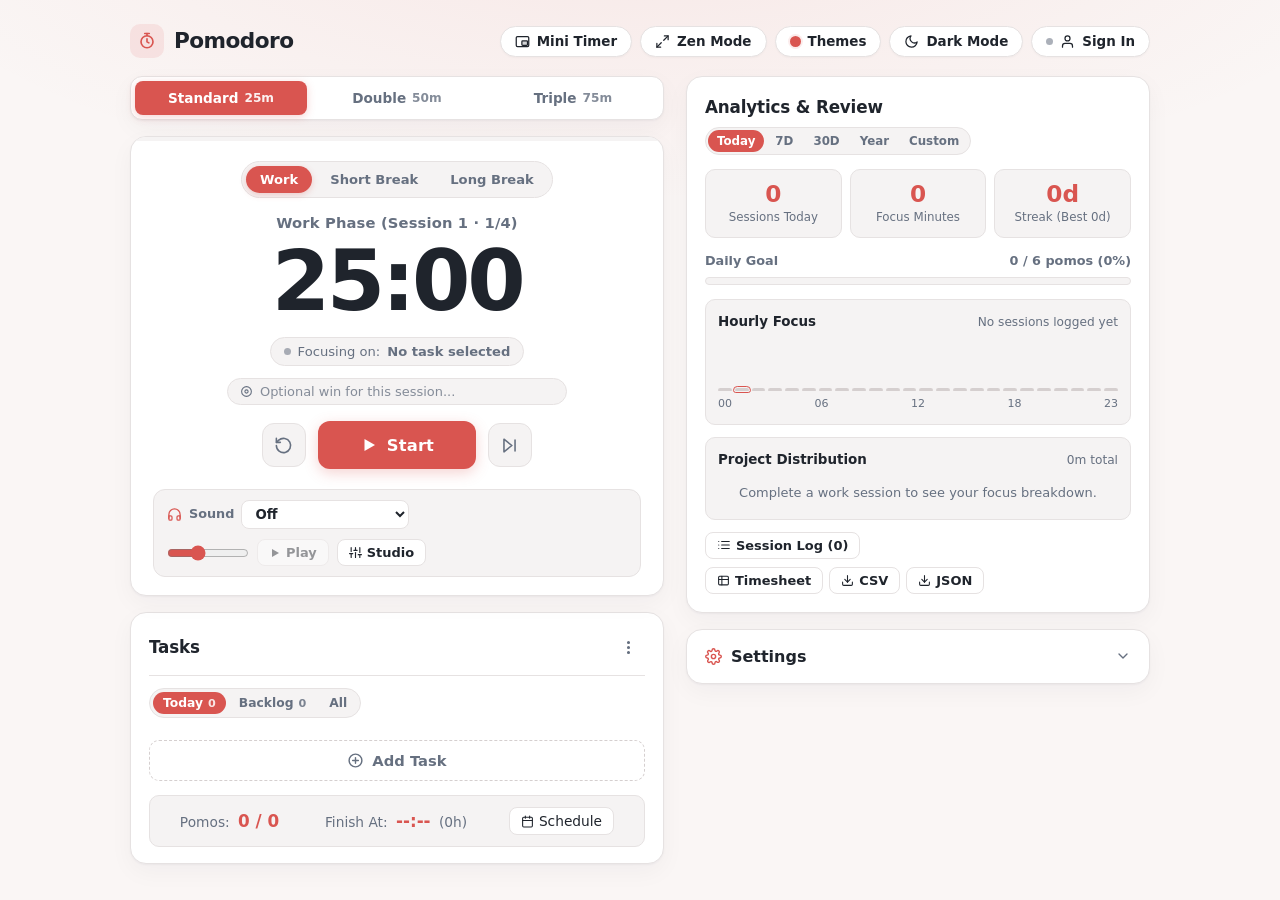
==== index.html @ f3effbc8 "Add Supabase Auth, Postgres schema, and Vercel Cloud Sync backend" ====
<!DOCTYPE html>
<html lang="en" data-theme="light" data-phase="work" data-palette="classic" data-timer-layout="clean" data-timer-font="sans" data-backdrop="glow" data-density="comfortable" data-motion="full">
<head>
  <meta charset="UTF-8">
  <meta name="viewport" content="width=device-width, initial-scale=1.0">
  <title>Pomodoro Clock</title>
  <link id="app-favicon" rel="icon" type="image/png" href="">
  <link rel="stylesheet" href="style.css">
</head>
<body>
  <div class="app-wrapper">
    <header class="app-header">
      <div class="brand">
        <span class="brand-mark" aria-hidden="true">
          <svg width="18" height="18" viewBox="0 0 24 24" fill="none" stroke="currentColor" stroke-width="2.2" stroke-linecap="round" stroke-linejoin="round">
            <circle cx="12" cy="13" r="8"></circle>
            <path d="M12 9v4l2.5 1.5"></path>
            <path d="M9 2h6"></path>
            <path d="M12 2v3"></path>
          </svg>
        </span>
        <h1>Pomodoro</h1>
      </div>
      <div class="header-controls">
        <button type="button" id="btn-pip-timer" class="header-pill-btn" title="Pop out Always-on-Top Mini Timer" aria-label="Pop out Mini Timer" aria-pressed="false">
          <span class="btn-icon" aria-hidden="true">
            <svg width="15" height="15" viewBox="0 0 24 24" fill="none" stroke="currentColor" stroke-width="2" stroke-linecap="round" stroke-linejoin="round">
              <rect x="2" y="4" width="20" height="16" rx="2"></rect>
              <rect x="11" y="11" width="9" height="7" rx="1.2" fill="currentColor" fill-opacity="0.2"></rect>
            </svg>
          </span>
          <span class="hide-on-mobile">Mini Timer</span>
        </button>
        <button type="button" id="btn-zen-mode" class="header-pill-btn" title="Enter Zen Focus Mode (Z)" aria-label="Enter Zen Focus Mode" aria-pressed="false">
          <span class="btn-icon" aria-hidden="true">
            <svg width="15" height="15" viewBox="0 0 24 24" fill="none" stroke="currentColor" stroke-width="2" stroke-linecap="round" stroke-linejoin="round">
              <polyline points="15 3 21 3 21 9"></polyline>
              <polyline points="9 21 3 21 3 15"></polyline>
              <line x1="21" y1="3" x2="14" y2="10"></line>
              <line x1="3" y1="21" x2="10" y2="14"></line>
            </svg>
          </span>
          <span class="hide-on-mobile">Zen Mode</span>
        </button>
        <button type="button" id="btn-appearance" class="header-pill-btn" title="Customize Themes &amp; Visuals" aria-label="Customize Themes &amp; Visuals">
          <span id="appearance-swatch-dot" class="appearance-swatch-dot" aria-hidden="true"></span>
          <span class="hide-on-mobile">Themes</span>
        </button>
        <button type="button" id="theme-toggle" class="header-pill-btn" title="Toggle Dark/Light Theme">
          <span id="theme-toggle-icon" class="btn-icon" aria-hidden="true">
            <svg width="15" height="15" viewBox="0 0 24 24" fill="none" stroke="currentColor" stroke-width="2" stroke-linecap="round" stroke-linejoin="round">
              <path d="M21 12.79A9 9 0 1 1 11.21 3 7 7 0 0 0 21 12.79z"></path>
            </svg>
          </span>
          <span id="theme-toggle-label" class="hide-on-mobile">Dark Mode</span>
        </button>
        <button type="button" id="btn-account" class="header-pill-btn account-pill-btn" title="Account, Cloud Sync &amp; Plan" aria-label="Account and Cloud Sync">
          <span id="account-status-dot" class="account-status-dot" aria-hidden="true"></span>
          <span class="btn-icon" aria-hidden="true">
            <svg width="15" height="15" viewBox="0 0 24 24" fill="none" stroke="currentColor" stroke-width="2" stroke-linecap="round" stroke-linejoin="round">
              <path d="M20 21v-2a4 4 0 0 0-4-4H8a4 4 0 0 0-4 4v2"></path>
              <circle cx="12" cy="7" r="4"></circle>
            </svg>
          </span>
          <span id="account-btn-label" class="hide-on-mobile">Sign In</span>
        </button>
      </div>
    </header>

    <main class="dashboard-grid">
      <div class="primary-column">
        <div class="intensity-modes" role="group" aria-label="Intensity Presets">
          <button type="button" class="mode-btn active" data-intensity="1" title="Standard: 25m Work / 5m Break">
            <span class="mode-name">Standard</span>
            <span class="mode-time">25m</span>
          </button>
          <button type="button" class="mode-btn" data-intensity="2" title="Double: 50m Work / 10m Break">
            <span class="mode-name">Double</span>
            <span class="mode-time">50m</span>
          </button>
          <button type="button" class="mode-btn" data-intensity="3" title="Triple: 75m Work / 15m Break">
            <span class="mode-name">Triple</span>
            <span class="mode-time">75m</span>
          </button>
        </div>

        <section class="timer-card">
          <div class="timer-progress-track">
            <div id="timer-progress-bar" class="timer-progress-bar"></div>
          </div>

          <div class="phase-tabs" role="tablist" aria-label="Timer Phase">
            <button type="button" class="phase-tab active" role="tab" aria-selected="true" data-phase="work">Work</button>
            <button type="button" class="phase-tab" role="tab" aria-selected="false" data-phase="shortBreak">Short Break</button>
            <button type="button" class="phase-tab" role="tab" aria-selected="false" data-phase="longBreak">Long Break</button>
          </div>

          <h2 id="timer-phase">Work Phase (Session 1 · 1/4)</h2>
          <div id="timer-clock-wrap" class="timer-clock-wrap">
            <svg id="timer-ring-svg" class="timer-ring-svg" viewBox="0 0 240 240" aria-hidden="true">
              <circle class="timer-ring-track" cx="120" cy="120" r="106"></circle>
              <circle id="timer-ring-progress" class="timer-ring-progress" cx="120" cy="120" r="106"></circle>
            </svg>
            <div class="time-display" id="time-display">25:00</div>
          </div>

          <button type="button" id="active-task-badge" class="active-task-pill is-empty" title="Active focus task">
            <span class="active-task-dot" aria-hidden="true"></span>
            <span class="active-task-prefix">Focusing on:</span>
            <span id="active-task-name" class="active-task-name">No task selected</span>
          </button>

          <div id="session-intent-wrap" class="session-intent-wrap">
            <span class="session-intent-icon" aria-hidden="true">
              <svg width="13" height="13" viewBox="0 0 24 24" fill="none" stroke="currentColor" stroke-width="2" stroke-linecap="round" stroke-linejoin="round">
                <circle cx="12" cy="12" r="9"></circle>
                <circle cx="12" cy="12" r="3"></circle>
              </svg>
            </span>
            <input type="text" id="session-intent-input" class="session-intent-input" maxlength="90" placeholder="Optional win for this session..." aria-label="Session intent" autocomplete="off">
            <button type="button" id="btn-clear-intent" class="session-intent-clear hidden" title="Clear session intent" aria-label="Clear session intent">
              <svg width="12" height="12" viewBox="0 0 24 24" fill="none" stroke="currentColor" stroke-width="2.2" stroke-linecap="round" stroke-linejoin="round" aria-hidden="true">
                <line x1="18" y1="6" x2="6" y2="18"></line>
                <line x1="6" y1="6" x2="18" y2="18"></line>
              </svg>
            </button>
          </div>

          <div class="timer-controls">
            <button type="button" id="btn-reset" class="icon-control-btn" title="Reset current phase" aria-label="Reset current phase">
              <svg width="19" height="19" viewBox="0 0 24 24" fill="none" stroke="currentColor" stroke-width="2" stroke-linecap="round" stroke-linejoin="round" aria-hidden="true">
                <path d="M3 12a9 9 0 1 0 3-6.7L3 8"></path>
                <path d="M3 3v5h5"></path>
              </svg>
            </button>
            <button type="button" id="btn-toggle-timer" class="primary-timer-btn" title="Start Timer (Space)" aria-pressed="false">
              <span id="timer-toggle-icon" class="btn-icon" aria-hidden="true">
                <svg width="18" height="18" viewBox="0 0 24 24" fill="currentColor" stroke="none">
                  <polygon points="6 4 20 12 6 20 6 4"></polygon>
                </svg>
              </span>
              <span id="timer-toggle-label">Start</span>
            </button>
            <button type="button" id="btn-skip" class="icon-control-btn" title="Skip to next phase" aria-label="Skip to next phase">
              <svg width="19" height="19" viewBox="0 0 24 24" fill="none" stroke="currentColor" stroke-width="2" stroke-linecap="round" stroke-linejoin="round" aria-hidden="true">
                <polygon points="5 4 15 12 5 20 5 4"></polygon>
                <line x1="19" y1="5" x2="19" y2="19"></line>
              </svg>
            </button>
          </div>

          <div id="pip-status-msg" class="inline-info-pill hidden" role="status" aria-live="polite"></div>
          <div id="focus-checkin-banner" class="focus-checkin-card hidden" aria-live="polite"></div>
          <div id="break-recovery-card" class="break-recovery-card hidden" aria-live="polite"></div>

          <div class="ambient-bar" aria-label="Sound Studio Controls">
            <div class="ambient-select-group">
              <span class="ambient-icon" aria-hidden="true">
                <svg width="15" height="15" viewBox="0 0 24 24" fill="none" stroke="currentColor" stroke-width="2" stroke-linecap="round" stroke-linejoin="round">
                  <path d="M3 18v-6a9 9 0 0 1 18 0v6"></path>
                  <path d="M21 19a2 2 0 0 1-2 2h-1a2 2 0 0 1-2-2v-3a2 2 0 0 1 2-2h3z"></path>
                  <path d="M3 19a2 2 0 0 0 2 2h1a2 2 0 0 0 2-2v-3a2 2 0 0 0-2-2H3z"></path>
                </svg>
              </span>
              <label for="ambient-select" class="ambient-label">Sound</label>
              <select id="ambient-select" class="ambient-select" title="Choose soundscape or preset">
                <option value="off">Off</option>
              </select>
            </div>
            <div class="ambient-controls-group">
              <input type="range" id="ambient-volume" min="0" max="1" step="0.05" value="0.35" title="Master ambient volume" aria-label="Master ambient volume">
              <button type="button" id="btn-ambient-toggle" class="small-btn ambient-play-btn" disabled>
                <span id="ambient-toggle-icon" class="btn-icon" aria-hidden="true">
                  <svg width="12" height="12" viewBox="0 0 24 24" fill="currentColor" stroke="none">
                    <polygon points="6 4 20 12 6 20 6 4"></polygon>
                  </svg>
                </span>
                <span id="ambient-toggle-label">Play</span>
              </button>
              <button type="button" id="btn-sound-studio" class="small-btn icon-label-btn studio-toggle-btn" title="Open Sound Studio multi-layer mixer" aria-expanded="false" aria-controls="sound-studio-panel">
                <svg width="13" height="13" viewBox="0 0 24 24" fill="none" stroke="currentColor" stroke-width="2.1" stroke-linecap="round" stroke-linejoin="round" aria-hidden="true">
                  <line x1="4" y1="21" x2="4" y2="14"></line>
                  <line x1="4" y1="10" x2="4" y2="3"></line>
                  <line x1="12" y1="21" x2="12" y2="12"></line>
                  <line x1="12" y1="8" x2="12" y2="3"></line>
                  <line x1="20" y1="21" x2="20" y2="16"></line>
                  <line x1="20" y1="12" x2="20" y2="3"></line>
                  <line x1="1" y1="14" x2="7" y2="14"></line>
                  <line x1="9" y1="8" x2="15" y2="8"></line>
                  <line x1="17" y1="16" x2="23" y2="16"></line>
                </svg>
                <span>Studio</span>
                <span id="studio-layer-badge" class="studio-layer-badge hidden">0</span>
              </button>
            </div>
          </div>

          <div id="sound-studio-panel" class="sound-studio-panel hidden" aria-label="Sound Studio Mixer">
            <div class="studio-header">
              <span class="studio-title">Sound Studio Mixer</span>
              <div class="studio-header-actions">
                <button type="button" id="btn-studio-save-preset" class="small-btn" title="Save current mix as a preset">+ Save Mix</button>
                <button type="button" id="btn-studio-clear" class="small-btn" title="Turn off all layers">Clear</button>
              </div>
            </div>

            <div id="studio-save-row" class="studio-save-row hidden">
              <input type="text" id="studio-preset-name" class="studio-preset-input" maxlength="28" placeholder="Preset name (e.g. Late Night)" autocomplete="off">
              <button type="button" id="btn-studio-confirm-save" class="solid-btn studio-save-confirm">Save</button>
              <button type="button" id="btn-studio-cancel-save" class="text-btn studio-save-cancel">Cancel</button>
            </div>

            <div id="studio-presets-row" class="studio-presets-row" aria-label="Audio Presets"></div>
            <div id="studio-mixer-grid" class="studio-mixer-grid"></div>
          </div>
        </section>

        <section class="task-section">
          <div class="task-header-main">
            <div class="task-header-left">
              <h3>Tasks</h3>
              <select id="project-filter" class="project-filter hidden" aria-label="Filter tasks by project" title="Filter by project">
                <option value="">All Projects</option>
              </select>
            </div>
            <div class="dropdown-wrapper">
              <button type="button" id="btn-task-options" class="task-opt-btn" title="Task Options" aria-label="Task Options">
                <svg width="17" height="17" viewBox="0 0 24 24" fill="none" stroke="currentColor" stroke-width="2" stroke-linecap="round" stroke-linejoin="round" aria-hidden="true">
                  <circle cx="12" cy="5" r="1.2" fill="currentColor"></circle>
                  <circle cx="12" cy="12" r="1.2" fill="currentColor"></circle>
                  <circle cx="12" cy="19" r="1.2" fill="currentColor"></circle>
                </svg>
              </button>
              <ul id="task-dropdown-menu" class="task-dropdown-menu hidden">
                <li id="menu-clear-finished">
                  <svg width="15" height="15" viewBox="0 0 24 24" fill="none" stroke="currentColor" stroke-width="2" stroke-linecap="round" stroke-linejoin="round" aria-hidden="true">
                    <polyline points="9 11 12 14 22 4"></polyline>
                    <path d="M21 12v7a2 2 0 0 1-2 2H5a2 2 0 0 1-2-2V5a2 2 0 0 1 2-2h11"></path>
                  </svg>
                  <span>Clear Finished Tasks</span>
                </li>
                <li id="menu-clear-act">
                  <svg width="15" height="15" viewBox="0 0 24 24" fill="none" stroke="currentColor" stroke-width="2" stroke-linecap="round" stroke-linejoin="round" aria-hidden="true">
                    <path d="M3 12a9 9 0 1 0 3-6.7L3 8"></path>
                    <path d="M3 3v5h5"></path>
                  </svg>
                  <span>Reset Task Count</span>
                </li>
                <li id="menu-uncheck-all">
                  <svg width="15" height="15" viewBox="0 0 24 24" fill="none" stroke="currentColor" stroke-width="2" stroke-linecap="round" stroke-linejoin="round" aria-hidden="true">
                    <circle cx="12" cy="12" r="9"></circle>
                    <path d="M9 12l2 2 4-4"></path>
                  </svg>
                  <span>Uncheck All Tasks</span>
                </li>
                <li id="menu-delete-all" class="menu-item-danger">
                  <svg width="15" height="15" viewBox="0 0 24 24" fill="none" stroke="currentColor" stroke-width="2" stroke-linecap="round" stroke-linejoin="round" aria-hidden="true">
                    <polyline points="3 6 5 6 21 6"></polyline>
                    <path d="M19 6l-1 14a2 2 0 0 1-2 2H8a2 2 0 0 1-2-2L5 6"></path>
                    <path d="M10 11v6"></path>
                    <path d="M14 11v6"></path>
                    <path d="M9 6V4a1 1 0 0 1 1-1h4a1 1 0 0 1 1 1v2"></path>
                  </svg>
                  <span>Delete All Tasks</span>
                </li>
                <li id="menu-reset-all" class="menu-item-danger">
                  <svg width="15" height="15" viewBox="0 0 24 24" fill="none" stroke="currentColor" stroke-width="2" stroke-linecap="round" stroke-linejoin="round" aria-hidden="true">
                    <path d="M10.29 3.86L1.82 18a2 2 0 0 0 1.71 3h16.94a2 2 0 0 0 1.71-3L13.71 3.86a2 2 0 0 0-3.42 0z"></path>
                    <line x1="12" y1="9" x2="12" y2="13"></line>
                    <line x1="12" y1="17" x2="12.01" y2="17"></line>
                  </svg>
                  <span>Reset All (Total)</span>
                </li>
              </ul>
            </div>
          </div>

          <div class="task-bucket-tabs" role="tablist" aria-label="Task Plan View">
            <button type="button" class="task-bucket-tab active" role="tab" aria-selected="true" data-bucket="today">Today <span id="bucket-count-today" class="bucket-count">0</span></button>
            <button type="button" class="task-bucket-tab" role="tab" aria-selected="false" data-bucket="backlog">Backlog <span id="bucket-count-backlog" class="bucket-count">0</span></button>
            <button type="button" class="task-bucket-tab" role="tab" aria-selected="false" data-bucket="all">All</button>
          </div>

          <ul id="task-list" class="task-list"></ul>

          <button type="button" id="btn-show-add-task" class="dashed-btn">
            <svg width="17" height="17" viewBox="0 0 24 24" fill="none" stroke="currentColor" stroke-width="2" stroke-linecap="round" stroke-linejoin="round" aria-hidden="true">
              <circle cx="12" cy="12" r="9"></circle>
              <line x1="12" y1="8" x2="12" y2="16"></line>
              <line x1="8" y1="12" x2="16" y2="12"></line>
            </svg>
            <span>Add Task</span>
          </button>

          <div id="add-task-container" class="add-task-container hidden">
            <input type="text" id="task-title" class="task-title-input" placeholder="What are you working on?" autocomplete="off" required>

            <div class="task-form-details">
              <div class="task-planning-row">
                <div class="est-pomo-wrapper">
                  <label for="task-est">Est Pomodoros</label>
                  <input type="number" id="task-est" class="task-est-input" min="1" step="1" placeholder="1" title="Optional">
                </div>
                <div class="est-pomo-wrapper">
                  <label for="task-bucket">Plan</label>
                  <select id="task-bucket" class="settings-select task-plan-select" title="Assign to Today or Backlog">
                    <option value="today">Today</option>
                    <option value="backlog">Backlog</option>
                  </select>
                </div>
                <div class="est-pomo-wrapper">
                  <label for="task-recurrence">Repeat</label>
                  <select id="task-recurrence" class="settings-select task-plan-select" title="Auto-repeat completed task on schedule">
                    <option value="none">One-time</option>
                    <option value="daily">Daily</option>
                    <option value="weekdays">Weekdays</option>
                    <option value="weekly">Weekly</option>
                  </select>
                </div>
              </div>

              <div class="extra-fields-toggles">
                <button type="button" id="btn-add-subtasks" class="link-btn">+ Subtasks</button>
                <button type="button" id="btn-add-note" class="link-btn">+ Add Note</button>
                <button type="button" id="btn-add-project" class="link-btn">+ Add Project</button>
              </div>

              <textarea id="task-subtasks" class="task-extra-input hidden" placeholder="Subtasks (one step per line)..."></textarea>
              <textarea id="task-note" class="task-extra-input hidden" placeholder="Some notes..."></textarea>
              <input type="text" id="task-project" class="task-extra-input hidden" placeholder="Project name (e.g. Work)">
            </div>

            <div class="task-form-actions">
              <div></div>
              <div class="action-right-group">
                <button type="button" id="btn-cancel-task" class="text-btn">Cancel</button>
                <button type="button" id="btn-save-task" class="solid-btn">Save</button>
              </div>
            </div>
          </div>

          <div class="task-summary-footer">
            <span id="summary-pomos">Pomos: <strong>0 / 0</strong></span>
            <span id="summary-finish">Finish At: <strong>--:--</strong> (0h)</span>
            <button type="button" id="btn-toggle-timeline" class="small-btn icon-label-btn" aria-expanded="false" title="Show today's visual time-blocking timeline">
              <svg width="13" height="13" viewBox="0 0 24 24" fill="none" stroke="currentColor" stroke-width="2" stroke-linecap="round" stroke-linejoin="round" aria-hidden="true">
                <rect x="3" y="4" width="18" height="18" rx="2"></rect>
                <line x1="16" y1="2" x2="16" y2="6"></line>
                <line x1="8" y1="2" x2="8" y2="6"></line>
                <line x1="3" y1="10" x2="21" y2="10"></line>
              </svg>
              <span>Schedule</span>
            </button>
          </div>

          <div id="day-timeline-panel" class="day-timeline-panel hidden" aria-label="Time-Blocking Day Schedule">
            <div class="timeline-blocker-row">
              <label class="toggle-label timeline-blocker-toggle" title="Reserve a lunch or calendar break around which Pomodoros are scheduled">
                <input type="checkbox" id="toggle-break-block">
                <span>Block Break</span>
              </label>
              <div class="timeline-blocker-inputs">
                <input type="time" id="break-block-start" value="12:00" aria-label="Blocked break start time" title="Start time">
                <input type="number" id="break-block-mins" min="5" max="240" step="5" value="45" aria-label="Blocked break duration in minutes" title="Duration (mins)">
                <span class="timeline-mins-unit">m</span>
              </div>
            </div>
            <ul id="day-timeline-list" class="day-timeline-list"></ul>
          </div>
        </section>
      </div>

      <div class="secondary-column">
        <section class="stats-card">
          <div class="analytics-header">
            <h3>Analytics &amp; Review</h3>
            <div class="analytics-range-tabs" role="tablist" aria-label="Analytics Range">
              <button type="button" class="range-tab active" role="tab" aria-selected="true" data-range="today">Today</button>
              <button type="button" class="range-tab" role="tab" aria-selected="false" data-range="week">7D</button>
              <button type="button" class="range-tab" role="tab" aria-selected="false" data-range="month">30D</button>
              <button type="button" class="range-tab" role="tab" aria-selected="false" data-range="year">Year</button>
              <button type="button" class="range-tab" role="tab" aria-selected="false" data-range="custom">Custom</button>
            </div>
          </div>

          <div id="custom-range-bar" class="custom-range-bar hidden" aria-label="Custom Date Range">
            <label class="custom-date-field">
              <span>From</span>
              <input type="date" id="analytics-date-from">
            </label>
            <label class="custom-date-field">
              <span>To</span>
              <input type="date" id="analytics-date-to">
            </label>
          </div>

          <div class="stats-grid">
            <div class="stat-box">
              <span class="stat-value" id="stat-sessions">0</span>
              <span class="stat-label" id="stat-sessions-label">Sessions Today</span>
            </div>
            <div class="stat-box">
              <span class="stat-value" id="stat-minutes">0</span>
              <span class="stat-label" id="stat-minutes-label">Focus Minutes</span>
            </div>
            <div class="stat-box">
              <span class="stat-value" id="stat-streak">0d</span>
              <span class="stat-label" id="stat-streak-label">Streak (Best 0d)</span>
            </div>
          </div>

          <div class="goal-progress-block">
            <div class="goal-progress-header">
              <span id="goal-label-text">Daily Goal</span>
              <span id="goal-status-text">0 / 6 pomos (0%)</span>
            </div>
            <div class="goal-progress-track">
              <div id="goal-progress-bar" class="goal-progress-bar"></div>
            </div>
          </div>

          <div id="focus-quality-bar" class="focus-quality-bar hidden" aria-live="polite"></div>
          <div id="pro-insights-bar" class="pro-insights-bar hidden" aria-live="polite"></div>

          <div class="analytics-subcard">
            <div class="analytics-subcard-header">
              <span class="subcard-title" id="chart-title">Hourly Focus</span>
              <span class="subcard-meta" id="chart-meta">No sessions yet</span>
            </div>
            <div id="analytics-chart" class="analytics-chart" aria-live="polite"></div>
          </div>

          <div class="analytics-subcard">
            <div class="analytics-subcard-header">
              <span class="subcard-title">Project Distribution</span>
              <span class="subcard-meta" id="project-breakdown-meta">0m total</span>
            </div>
            <div id="project-stacked-bar" class="project-stacked-bar hidden"></div>
            <ul id="project-breakdown-list" class="project-breakdown-list"></ul>
          </div>

          <div class="analytics-footer">
            <div class="analytics-footer-bar">
              <button type="button" id="btn-toggle-session-log" class="small-btn icon-label-btn" aria-expanded="false">
                <svg width="14" height="14" viewBox="0 0 24 24" fill="none" stroke="currentColor" stroke-width="2" stroke-linecap="round" stroke-linejoin="round" aria-hidden="true">
                  <line x1="8" y1="6" x2="21" y2="6"></line>
                  <line x1="8" y1="12" x2="21" y2="12"></line>
                  <line x1="8" y1="18" x2="21" y2="18"></line>
                  <line x1="3" y1="6" x2="3.01" y2="6"></line>
                  <line x1="3" y1="12" x2="3.01" y2="12"></line>
                  <line x1="3" y1="18" x2="3.01" y2="18"></line>
                </svg>
                <span id="session-log-label">Session Log (0)</span>
              </button>
              <div class="export-actions">
                <button type="button" id="btn-export-timesheet" class="small-btn icon-label-btn" title="Export project summary timesheet CSV for selected range">
                  <svg width="13" height="13" viewBox="0 0 24 24" fill="none" stroke="currentColor" stroke-width="2" stroke-linecap="round" stroke-linejoin="round" aria-hidden="true">
                    <rect x="3" y="4" width="18" height="16" rx="2"></rect>
                    <line x1="3" y1="10" x2="21" y2="10"></line>
                    <line x1="9" y1="4" x2="9" y2="20"></line>
                  </svg>
                  <span>Timesheet</span>
                </button>
                <button type="button" id="btn-export-csv" class="small-btn icon-label-btn" title="Export completed session logs as CSV">
                  <svg width="13" height="13" viewBox="0 0 24 24" fill="none" stroke="currentColor" stroke-width="2" stroke-linecap="round" stroke-linejoin="round" aria-hidden="true">
                    <path d="M21 15v4a2 2 0 0 1-2 2H5a2 2 0 0 1-2-2v-4"></path>
                    <polyline points="7 10 12 15 17 10"></polyline>
                    <line x1="12" y1="15" x2="12" y2="3"></line>
                  </svg>
                  <span>CSV</span>
                </button>
                <button type="button" id="btn-export-json" class="small-btn icon-label-btn" title="Export sessions and daily summary as JSON">
                  <svg width="13" height="13" viewBox="0 0 24 24" fill="none" stroke="currentColor" stroke-width="2" stroke-linecap="round" stroke-linejoin="round" aria-hidden="true">
                    <path d="M21 15v4a2 2 0 0 1-2 2H5a2 2 0 0 1-2-2v-4"></path>
                    <polyline points="7 10 12 15 17 10"></polyline>
                    <line x1="12" y1="15" x2="12" y2="3"></line>
                  </svg>
                  <span>JSON</span>
                </button>
              </div>
            </div>
            <div id="analytics-export-status" class="export-status hidden" aria-live="polite"></div>
            <ul id="session-log-list" class="session-log-list hidden"></ul>
          </div>
        </section>

        <details id="settings-accordion" class="settings-accordion" title="Click to open settings">
          <summary class="settings-summary">
            <span class="settings-summary-left">
              <svg width="17" height="17" viewBox="0 0 24 24" fill="none" stroke="currentColor" stroke-width="2" stroke-linecap="round" stroke-linejoin="round" aria-hidden="true">
                <circle cx="12" cy="12" r="3"></circle>
                <path d="M19.4 15a1.65 1.65 0 0 0 .33 1.82l.06.06a2 2 0 1 1-2.83 2.83l-.06-.06a1.65 1.65 0 0 0-1.82-.33 1.65 1.65 0 0 0-1 1.51V21a2 2 0 0 1-4 0v-.09A1.65 1.65 0 0 0 9 19.4a1.65 1.65 0 0 0-1.82.33l-.06.06a2 2 0 1 1-2.83-2.83l.06-.06a1.65 1.65 0 0 0 .33-1.82 1.65 1.65 0 0 0-1.51-1H3a2 2 0 0 1 0-4h.09A1.65 1.65 0 0 0 4.6 9a1.65 1.65 0 0 0-.33-1.82l-.06-.06a2 2 0 1 1 2.83-2.83l.06.06a1.65 1.65 0 0 0 1.82.33H9a1.65 1.65 0 0 0 1-1.51V3a2 2 0 0 1 4 0v.09a1.65 1.65 0 0 0 1 1.51 1.65 1.65 0 0 0 1.82-.33l.06-.06a2 2 0 1 1 2.83 2.83l-.06.06a1.65 1.65 0 0 0-.33 1.82V9a1.65 1.65 0 0 0 1.51 1H21a2 2 0 0 1 0 4h-.09a1.65 1.65 0 0 0-1.51 1z"></path>
              </svg>
              <span>Settings</span>
            </span>
            <svg class="settings-chevron" width="16" height="16" viewBox="0 0 24 24" fill="none" stroke="currentColor" stroke-width="2" stroke-linecap="round" stroke-linejoin="round" aria-hidden="true">
              <polyline points="6 9 12 15 18 9"></polyline>
            </svg>
          </summary>

          <div class="settings-content">
            <div id="appearance-settings-group" class="settings-group appearance-settings-group">
              <div class="settings-group-label">Appearance &amp; Visuals</div>
              <div class="settings-row settings-row-col">
                <span class="settings-sublabel">Color Theme</span>
                <div id="palette-picker" class="palette-picker" role="group" aria-label="Color Theme">
                  <button type="button" class="palette-btn active" data-palette="classic" aria-pressed="true" title="Pomodoro Classic">
                    <span class="palette-dot palette-dot-classic" aria-hidden="true"></span>
                    <span>Pomodoro</span>
                  </button>
                  <button type="button" class="palette-btn" data-palette="nordic" aria-pressed="false" title="Nordic Indigo">
                    <span class="palette-dot palette-dot-nordic" aria-hidden="true"></span>
                    <span>Nordic</span>
                  </button>
                  <button type="button" class="palette-btn" data-palette="matcha" aria-pressed="false" title="Matcha Botanical">
                    <span class="palette-dot palette-dot-matcha" aria-hidden="true"></span>
                    <span>Matcha</span>
                  </button>
                  <button type="button" class="palette-btn" data-palette="sunset" aria-pressed="false" title="Amber Dusk">
                    <span class="palette-dot palette-dot-sunset" aria-hidden="true"></span>
                    <span>Sunset</span>
                  </button>
                  <button type="button" class="palette-btn" data-palette="mono" aria-pressed="false" title="Minimal Ink">
                    <span class="palette-dot palette-dot-mono" aria-hidden="true"></span>
                    <span>Minimal</span>
                  </button>
                </div>
              </div>
              <div class="settings-row settings-row-wrap">
                <span class="settings-sublabel">Clock Display</span>
                <div id="timer-layout-picker" class="segmented-choice" role="group" aria-label="Clock Display">
                  <button type="button" class="choice-btn active" data-timer-layout="clean" aria-pressed="true">Clean</button>
                  <button type="button" class="choice-btn" data-timer-layout="ring" aria-pressed="false">Ring</button>
                </div>
              </div>
              <div class="settings-row settings-row-wrap">
                <span class="settings-sublabel">Clock Font</span>
                <div id="timer-font-picker" class="segmented-choice" role="group" aria-label="Clock Font">
                  <button type="button" class="choice-btn active" data-timer-font="sans" aria-pressed="true">Sans</button>
                  <button type="button" class="choice-btn" data-timer-font="mono" aria-pressed="false">Mono</button>
                  <button type="button" class="choice-btn" data-timer-font="serif" aria-pressed="false">Serif</button>
                </div>
              </div>
              <div class="settings-row settings-row-wrap">
                <span class="settings-sublabel">Backdrop</span>
                <div id="backdrop-style-picker" class="segmented-choice" role="group" aria-label="Backdrop Style">
                  <button type="button" class="choice-btn active" data-backdrop="glow" aria-pressed="true">Soft Glow</button>
                  <button type="button" class="choice-btn" data-backdrop="aurora" aria-pressed="false">Aurora</button>
                  <button type="button" class="choice-btn" data-backdrop="minimal" aria-pressed="false">Flat</button>
                </div>
              </div>
              <div class="settings-row">
                <label class="toggle-label" title="Tighten card padding and gaps for compact viewports">
                  <input type="checkbox" id="toggle-compact-ui">
                  <span>Compact Layout</span>
                </label>
              </div>
              <div class="settings-row">
                <label class="toggle-label" title="Disable decorative transitions, glow pulses, and breathing scale motion">
                  <input type="checkbox" id="toggle-reduced-motion">
                  <span>Reduce Motion</span>
                </label>
              </div>
            </div>

            <div class="settings-group">
              <div class="settings-group-label">Timer Durations</div>
              <div class="settings-row">
                <div class="duration-grid">
                  <div class="duration-field">
                    <label for="setting-work-mins">Work (m)</label>
                    <input type="number" id="setting-work-mins" min="1" max="180" step="1" value="25">
                  </div>
                  <div class="duration-field">
                    <label for="setting-short-mins">Short (m)</label>
                    <input type="number" id="setting-short-mins" min="1" max="60" step="1" value="5">
                  </div>
                  <div class="duration-field">
                    <label for="setting-long-mins">Long (m)</label>
                    <input type="number" id="setting-long-mins" min="1" max="90" step="1" value="15">
                  </div>
                  <div class="duration-field">
                    <label for="setting-long-interval">Long After</label>
                    <input type="number" id="setting-long-interval" min="1" max="12" step="1" value="4" title="Work sessions before long break">
                  </div>
                </div>
              </div>
            </div>

            <div class="settings-group">
              <div class="settings-group-label">Audio &amp; Alerts</div>
              <div class="settings-row">
                <label for="setting-alarm-sound">Alert Chime</label>
                <select id="setting-alarm-sound" class="settings-select" title="Choose timer completion alert sound">
                  <option value="bell">Warm Bell</option>
                  <option value="digital">Digital Beep</option>
                  <option value="gong">Soft Gong</option>
                  <option value="marimba">Wooden Marimba</option>
                </select>
              </div>
              <div class="settings-row">
                <label for="volume-slider">Alarm Volume</label>
                <div class="volume-control">
                  <input type="range" id="volume-slider" min="0" max="1" step="0.1" value="0.5" title="Adjust volume">
                  <button type="button" id="btn-test-sound" class="small-btn" title="Test alarm sound">Test</button>
                </div>
              </div>
              <div class="settings-row settings-row-wrap">
                <label class="toggle-label" title="Play a soft ticking sound during running work sessions">
                  <input type="checkbox" id="toggle-ticking">
                  <span>Ticking Sound (Work)</span>
                </label>
                <div class="volume-control">
                  <input type="range" id="ticking-volume-slider" min="0" max="1" step="0.05" value="0.3" title="Ticking volume" aria-label="Ticking volume">
                  <button type="button" id="btn-test-tick" class="small-btn" title="Test ticking sound">Test</button>
                </div>
              </div>
              <div class="settings-row">
                <label class="toggle-label" title="Automatically play selected soundscape only while Work timer is running">
                  <input type="checkbox" id="toggle-ambient-work-only">
                  <span>Ambient During Work Only</span>
                </label>
              </div>
              <div class="settings-row">
                <label class="toggle-label" title="Gently fade ambient sound in and out on start or pause">
                  <input type="checkbox" id="toggle-ambient-fade">
                  <span>Smooth Fade In / Out</span>
                </label>
              </div>
              <div class="settings-row">
                <label class="toggle-label" title="Lower ambient sound temporarily when the alert chime plays">
                  <input type="checkbox" id="toggle-ambient-duck">
                  <span>Duck Audio on Alert Chime</span>
                </label>
              </div>
            </div>

            <div class="settings-group">
              <div class="settings-group-label">Workflow &amp; Goals</div>
              <div class="settings-row">
                <label for="setting-daily-goal">Daily Focus Goal (pomos)</label>
                <input type="number" id="setting-daily-goal" class="small-number-input" min="1" max="30" step="1" value="6" title="Target work sessions per day for streak and progress">
              </div>
              <div class="settings-row settings-row-col">
                <span class="settings-sublabel">Rest Days (Won't break your streak)</span>
                <div id="rest-days-selector" class="rest-days-selector" role="group" aria-label="Rest Days">
                  <button type="button" class="rest-day-btn" data-day="0" aria-pressed="false">Sun</button>
                  <button type="button" class="rest-day-btn" data-day="1" aria-pressed="false">Mon</button>
                  <button type="button" class="rest-day-btn" data-day="2" aria-pressed="false">Tue</button>
                  <button type="button" class="rest-day-btn" data-day="3" aria-pressed="false">Wed</button>
                  <button type="button" class="rest-day-btn" data-day="4" aria-pressed="false">Thu</button>
                  <button type="button" class="rest-day-btn" data-day="5" aria-pressed="false">Fri</button>
                  <button type="button" class="rest-day-btn" data-day="6" aria-pressed="false">Sat</button>
                </div>
              </div>
              <div class="settings-row">
                <label class="toggle-label" title="Bridge up to 1 missed workday every 7 days automatically">
                  <input type="checkbox" id="toggle-streak-freeze">
                  <span>Auto Streak Freeze (1/wk)</span>
                </label>
              </div>
              <div class="settings-row">
                <label class="toggle-label" title="Show desktop pop-ups when timer finishes">
                  <input type="checkbox" id="toggle-notif">
                  <span>Desktop Notifications</span>
                </label>
              </div>
              <div class="settings-row">
                <label class="toggle-label" title="Automatically start breaks when work finishes">
                  <input type="checkbox" id="toggle-autostart">
                  <span>Auto-start Breaks</span>
                </label>
              </div>
              <div class="settings-row">
                <label class="toggle-label" title="Automatically start work when break finishes">
                  <input type="checkbox" id="toggle-autostart-work">
                  <span>Auto-start Pomodoros</span>
                </label>
              </div>
              <div class="settings-row">
                <label class="toggle-label" title="Automatically select the next unfinished task when completing the active task">
                  <input type="checkbox" id="toggle-autoswitch-task">
                  <span>Auto-switch Active Task</span>
                </label>
              </div>
              <div class="settings-row">
                <label class="toggle-label" title="Show 4-7-8 breathing, 20-20-20 eye rest, and stretch prompts during breaks">
                  <input type="checkbox" id="toggle-guided-breaks">
                  <span>Guided Break Exercises</span>
                </label>
              </div>
            </div>

            <div class="settings-group">
              <div class="settings-group-label">Account &amp; Plan</div>
              <div class="settings-row settings-row-wrap">
                <div class="settings-account-summary">
                  <span id="settings-account-email" class="settings-sublabel">Guest Mode (Local only)</span>
                  <span id="settings-plan-badge" class="plan-pill-badge">Free · Beta Access</span>
                </div>
                <div class="workspace-backup-actions">
                  <button type="button" id="btn-settings-account" class="small-btn">Account / Sync</button>
                  <button type="button" id="btn-open-upgrade" class="small-btn plan-upgrade-trigger">Plans</button>
                </div>
              </div>
              <div id="settings-sync-status" class="settings-sync-meta">Local storage active (Vercel + Supabase optional for cloud sync)</div>
            </div>

            <div class="settings-group">
              <div class="settings-group-label">Workspace Backup</div>
              <div class="settings-row settings-row-wrap">
                <span class="settings-sublabel">Export or restore all tasks, settings &amp; history</span>
                <div class="workspace-backup-actions">
                  <button type="button" id="btn-backup-workspace" class="small-btn icon-label-btn" title="Download full JSON backup of tasks, settings, and analytics">
                    <svg width="13" height="13" viewBox="0 0 24 24" fill="none" stroke="currentColor" stroke-width="2" stroke-linecap="round" stroke-linejoin="round" aria-hidden="true">
                      <path d="M21 15v4a2 2 0 0 1-2 2H5a2 2 0 0 1-2-2v-4"></path>
                      <polyline points="7 10 12 15 17 10"></polyline>
                      <line x1="12" y1="15" x2="12" y2="3"></line>
                    </svg>
                    <span>Backup</span>
                  </button>
                  <button type="button" id="btn-restore-workspace" class="small-btn icon-label-btn" title="Restore tasks, settings, and analytics from a .json backup">
                    <svg width="13" height="13" viewBox="0 0 24 24" fill="none" stroke="currentColor" stroke-width="2" stroke-linecap="round" stroke-linejoin="round" aria-hidden="true">
                      <path d="M21 15v4a2 2 0 0 1-2 2H5a2 2 0 0 1-2-2v-4"></path>
                      <polyline points="17 8 12 3 7 8"></polyline>
                      <line x1="12" y1="3" x2="12" y2="15"></line>
                    </svg>
                    <span>Restore</span>
                  </button>
                  <input type="file" id="workspace-restore-input" class="hidden" accept=".json,application/json">
                </div>
              </div>
              <div id="workspace-backup-status" class="export-status hidden" aria-live="polite"></div>
            </div>
          </div>
        </details>
      </div>
    </main>
  </div>

  <!-- Zen Full-Screen Focus Overlay -->
  <div id="zen-overlay" class="zen-overlay hidden" role="dialog" aria-modal="true" aria-labelledby="zen-phase-label">
    <div class="zen-progress-track">
      <div id="zen-progress-bar" class="zen-progress-bar"></div>
    </div>

    <div class="zen-topbar">
      <div class="zen-phase-tabs" role="tablist" aria-label="Zen Phase">
        <button type="button" class="zen-phase-tab active" data-phase="work">Work</button>
        <button type="button" class="zen-phase-tab" data-phase="shortBreak">Short Break</button>
        <button type="button" class="zen-phase-tab" data-phase="longBreak">Long Break</button>
      </div>
      <div class="zen-topbar-actions">
        <button type="button" id="zen-btn-ambient" class="header-pill-btn" title="Toggle Soundscape">
          <span class="btn-icon" aria-hidden="true">
            <svg width="14" height="14" viewBox="0 0 24 24" fill="none" stroke="currentColor" stroke-width="2" stroke-linecap="round" stroke-linejoin="round">
              <path d="M3 18v-6a9 9 0 0 1 18 0v6"></path>
              <path d="M21 19a2 2 0 0 1-2 2h-1a2 2 0 0 1-2-2v-3a2 2 0 0 1 2-2h3z"></path>
              <path d="M3 19a2 2 0 0 0 2 2h1a2 2 0 0 0 2-2v-3a2 2 0 0 0-2-2H3z"></path>
            </svg>
          </span>
          <span id="zen-ambient-label">Sound: Off</span>
        </button>
        <button type="button" id="zen-btn-pip" class="header-pill-btn" title="Pop out Mini Timer">
          <span class="btn-icon" aria-hidden="true">
            <svg width="14" height="14" viewBox="0 0 24 24" fill="none" stroke="currentColor" stroke-width="2" stroke-linecap="round" stroke-linejoin="round">
              <rect x="2" y="4" width="20" height="16" rx="2"></rect>
              <rect x="11" y="11" width="9" height="7" rx="1.2" fill="currentColor" fill-opacity="0.2"></rect>
            </svg>
          </span>
          <span class="hide-on-mobile">Mini</span>
        </button>
        <button type="button" id="zen-btn-fullscreen" class="header-pill-btn" title="Toggle Browser Fullscreen">
          <span class="btn-icon" aria-hidden="true">
            <svg width="14" height="14" viewBox="0 0 24 24" fill="none" stroke="currentColor" stroke-width="2" stroke-linecap="round" stroke-linejoin="round">
              <path d="M8 3H5a2 2 0 0 0-2 2v3m18 0V5a2 2 0 0 0-2-2h-3m0 18h3a2 2 0 0 0 2-2v-3M3 16v3a2 2 0 0 0 2 2h3"></path>
            </svg>
          </span>
          <span id="zen-fullscreen-label" class="hide-on-mobile">Fullscreen</span>
        </button>
        <button type="button" id="zen-btn-exit" class="header-pill-btn zen-exit-btn" title="Exit Zen Mode (Esc)" aria-label="Exit Zen Mode">
          <span class="btn-icon" aria-hidden="true">
            <svg width="15" height="15" viewBox="0 0 24 24" fill="none" stroke="currentColor" stroke-width="2.2" stroke-linecap="round" stroke-linejoin="round">
              <line x1="18" y1="6" x2="6" y2="18"></line>
              <line x1="6" y1="6" x2="18" y2="18"></line>
            </svg>
          </span>
          <span>Exit</span>
        </button>
      </div>
    </div>

    <div class="zen-stage">
      <div id="zen-phase-label" class="zen-phase-label">Work Phase (Session 1 · 1/4)</div>
      <div class="zen-clock-wrap">
        <svg id="zen-ring-svg" class="timer-ring-svg zen-ring-svg" viewBox="0 0 320 320" aria-hidden="true">
          <circle class="timer-ring-track" cx="160" cy="160" r="146"></circle>
          <circle id="zen-ring-progress" class="timer-ring-progress" cx="160" cy="160" r="146"></circle>
        </svg>
        <div id="zen-time-display" class="zen-time-display">25:00</div>
      </div>

      <div id="zen-task-pill" class="active-task-pill is-empty zen-task-pill">
        <span class="active-task-dot" aria-hidden="true"></span>
        <span class="active-task-prefix">Focusing on:</span>
        <span id="zen-task-name" class="active-task-name">No task selected</span>
      </div>

      <p id="zen-intent-display" class="zen-intent-display hidden"></p>

      <div class="zen-controls">
        <button type="button" id="zen-btn-reset" class="icon-control-btn" title="Reset current phase" aria-label="Reset current phase">
          <svg width="19" height="19" viewBox="0 0 24 24" fill="none" stroke="currentColor" stroke-width="2" stroke-linecap="round" stroke-linejoin="round" aria-hidden="true">
            <path d="M3 12a9 9 0 1 0 3-6.7L3 8"></path>
            <path d="M3 3v5h5"></path>
          </svg>
        </button>
        <button type="button" id="zen-btn-toggle" class="primary-timer-btn zen-primary-btn" title="Start Timer (Space)" aria-pressed="false">
          <span id="zen-toggle-icon" class="btn-icon" aria-hidden="true">
            <svg width="18" height="18" viewBox="0 0 24 24" fill="currentColor" stroke="none">
              <polygon points="6 4 20 12 6 20 6 4"></polygon>
            </svg>
          </span>
          <span id="zen-toggle-label">Start</span>
        </button>
        <button type="button" id="zen-btn-skip" class="icon-control-btn" title="Skip to next phase" aria-label="Skip to next phase">
          <svg width="19" height="19" viewBox="0 0 24 24" fill="none" stroke="currentColor" stroke-width="2" stroke-linecap="round" stroke-linejoin="round" aria-hidden="true">
            <polygon points="5 4 15 12 5 20 5 4"></polygon>
            <line x1="19" y1="5" x2="19" y2="19"></line>
          </svg>
        </button>
      </div>

      <div id="zen-checkin-banner" class="focus-checkin-card zen-subcard hidden" aria-live="polite"></div>
      <div id="zen-break-guide" class="break-recovery-card zen-subcard hidden" aria-live="polite"></div>
    </div>
  </div>

  <!-- Account & Cloud Sync Modal -->
  <div id="account-modal" class="saas-modal hidden" role="dialog" aria-modal="true" aria-labelledby="account-modal-title">
    <div id="account-modal-backdrop" class="saas-modal-backdrop"></div>
    <div class="saas-modal-card">
      <div class="saas-modal-header">
        <h2 id="account-modal-title">Account &amp; Cloud Sync</h2>
        <button type="button" id="account-modal-close" class="saas-modal-close" aria-label="Close account dialog">
          <svg width="16" height="16" viewBox="0 0 24 24" fill="none" stroke="currentColor" stroke-width="2.2" stroke-linecap="round" stroke-linejoin="round" aria-hidden="true">
            <line x1="18" y1="6" x2="6" y2="18"></line>
            <line x1="6" y1="6" x2="18" y2="18"></line>
          </svg>
        </button>
      </div>

      <div id="cloud-setup-notice" class="cloud-notice-box hidden">
        <strong>Local Mode Active:</strong> Connect your Supabase &amp; Vercel keys using <code>SUPABASE_VERCEL_SETUP.md</code> to enable live sign-in and cross-device cloud sync. Your data continues saving safely in this browser.
      </div>

      <div id="auth-panel-guest">
        <div id="auth-mode-tabs" class="segmented-choice auth-mode-tabs" role="tablist" aria-label="Authentication Mode">
          <button type="button" class="choice-btn active" role="tab" aria-selected="true" data-auth-mode="signin">Sign In</button>
          <button type="button" class="choice-btn" role="tab" aria-selected="false" data-auth-mode="signup">Create Account</button>
          <button type="button" class="choice-btn" role="tab" aria-selected="false" data-auth-mode="magic">Magic Link</button>
        </div>

        <form id="auth-form" class="auth-form">
          <label class="auth-field-label" for="auth-email">Email</label>
          <input type="email" id="auth-email" class="auth-input" placeholder="you@example.com" required autocomplete="email">

          <div id="auth-password-wrap">
            <label class="auth-field-label" for="auth-password">Password</label>
            <input type="password" id="auth-password" class="auth-input" placeholder="Minimum 6 characters" minlength="6" autocomplete="current-password">
          </div>

          <button type="submit" id="btn-auth-submit" class="primary-timer-btn auth-submit-btn">Sign In</button>
        </form>

        <div class="auth-divider"><span>or</span></div>

        <button type="button" id="btn-auth-google" class="google-auth-btn">
          <svg width="16" height="16" viewBox="0 0 24 24" aria-hidden="true">
            <path fill="#EA4335" d="M12 10.2v3.9h5.5c-.2 1.3-1.5 3.9-5.5 3.9-3.3 0-6-2.7-6-6s2.7-6 6-6c1.9 0 3.1.8 3.8 1.5l2.6-2.5C16.7 3.4 14.6 2.5 12 2.5 6.8 2.5 2.5 6.8 2.5 12s4.3 9.5 9.5 9.5c5.5 0 9.1-3.8 9.1-9.2 0-.6-.1-1.1-.2-1.6H12z"/>
          </svg>
          <span>Continue with Google</span>
        </button>
      </div>

      <div id="auth-panel-user" class="hidden">
        <div class="account-profile-header">
          <div id="account-avatar" class="account-avatar">U</div>
          <div class="account-profile-meta">
            <div id="account-user-email" class="account-user-email">user@example.com</div>
            <div class="account-badge-row">
              <span id="account-plan-badge" class="plan-pill-badge">Free · Beta Access</span>
              <button type="button" id="btn-account-plans" class="text-btn small-link-btn">View Plans</button>
            </div>
          </div>
        </div>

        <div class="auth-profile-edit">
          <label class="auth-field-label" for="account-display-name">Display Name</label>
          <div class="auth-inline-row">
            <input type="text" id="account-display-name" class="auth-input" maxlength="60" placeholder="Your name">
            <button type="button" id="btn-save-profile" class="small-btn">Save</button>
          </div>
        </div>

        <div class="cloud-sync-card">
          <div class="cloud-sync-card-head">
            <span class="studio-title">Multi-Device Sync</span>
            <span id="cloud-sync-summary" class="cloud-sync-state">Synced</span>
          </div>
          <div id="cloud-sync-detail" class="cloud-sync-detail">No cloud snapshot uploaded yet.</div>
          <div class="cloud-sync-actions">
            <button type="button" id="btn-cloud-sync-now" class="small-btn">Sync Now</button>
            <button type="button" id="btn-cloud-pull" class="small-btn">Restore from Cloud</button>
          </div>
        </div>

        <div id="sync-conflict-box" class="sync-conflict-box hidden" role="alert">
          <div class="sync-conflict-title">Both this browser and Cloud have saved workspaces</div>
          <p class="sync-conflict-copy">Choose how to combine your tasks, sessions, and preferences:</p>
          <div class="sync-conflict-actions">
            <button type="button" id="btn-sync-merge" class="solid-btn small-solid-btn">Merge Both</button>
            <button type="button" id="btn-sync-use-cloud" class="small-btn">Use Cloud</button>
            <button type="button" id="btn-sync-keep-local" class="small-btn">Keep This Device</button>
          </div>
        </div>

        <div class="account-footer-actions">
          <button type="button" id="btn-auth-signout" class="small-btn danger-outline-btn">Sign Out</button>
        </div>
      </div>

      <div id="auth-feedback" class="auth-feedback hidden" role="status" aria-live="polite"></div>
    </div>
  </div>

  <!-- Pro Plans & Subscription Preview Modal -->
  <div id="upgrade-modal" class="saas-modal hidden" role="dialog" aria-modal="true" aria-labelledby="upgrade-modal-title">
    <div id="upgrade-modal-backdrop" class="saas-modal-backdrop"></div>
    <div class="saas-modal-card saas-modal-wide">
      <div class="saas-modal-header">
        <div>
          <h2 id="upgrade-modal-title">Pomodoro Pro &amp; Cloud</h2>
          <p class="saas-modal-subtitle">Built for deep-work pros with multi-device cloud sync.</p>
        </div>
        <button type="button" id="upgrade-modal-close" class="saas-modal-close" aria-label="Close plans dialog">
          <svg width="16" height="16" viewBox="0 0 24 24" fill="none" stroke="currentColor" stroke-width="2.2" stroke-linecap="round" stroke-linejoin="round" aria-hidden="true">
            <line x1="18" y1="6" x2="6" y2="18"></line>
            <line x1="6" y1="6" x2="18" y2="18"></line>
          </svg>
        </button>
      </div>

      <div id="upgrade-plan-status" class="beta-status-banner">
        <strong>Soft Beta Access Active:</strong> All Pro features are currently unlocked while subscription billing is finalized.
      </div>

      <div class="plans-grid">
        <div class="plan-card">
          <div class="plan-tier-name">Free</div>
          <div class="plan-price">$0 <span>/ forever</span></div>
          <ul class="plan-features-list">
            <li>Pomodoro &amp; Custom Timers</li>
            <li>Today Task List &amp; Notes</li>
            <li>Today &amp; 7-Day Stats</li>
            <li>JSON File Backup &amp; Restore</li>
          </ul>
        </div>
        <div class="plan-card is-pro">
          <div class="plan-tier-badge">Full Focus Suite</div>
          <div class="plan-tier-name">Pro</div>
          <div class="plan-price">$5 <span>/ month (Planned)</span></div>
          <ul class="plan-features-list">
            <li>Multi-Device Cloud Sync (Supabase)</li>
            <li>Mini Timer (PiP) &amp; Fullscreen Zen Mode</li>
            <li>8-Track Sound Studio &amp; Saved Mixes</li>
            <li>365-Day Heatmap, Pro Insights &amp; Timesheets</li>
            <li>Backlog, Subtasks, Recurrence &amp; Day Timeline</li>
            <li>Nordic, Matcha, Sunset &amp; Minimal Themes + Ring</li>
          </ul>
        </div>
      </div>

      <div class="upgrade-modal-footer">
        <button type="button" id="btn-upgrade-cta" class="primary-timer-btn upgrade-cta-btn">Create Account for Free Beta + Sync</button>
        <p id="upgrade-cta-note" class="upgrade-cta-note">No credit card needed now. Billing checkout will attach here when enabled.</p>
      </div>
    </div>
  </div>

  <script src="app.js"></script>
  <script src="cloud.js"></script>
</body>
</html>
---- style.css ----
:root {
  --bg-color: #faf6f5;
  --bg-accent-glow: rgba(217, 85, 80, 0.09);
  --card-bg: #ffffff;
  --surface-subtle: #f5f3f3;
  --surface-hover: #eeebeb;
  --text-main: #1f242c;
  --text-muted: #667080;
  --primary: #d95550;
  --primary-hover: #c34641;
  --primary-fg: #ffffff;
  --primary-soft: rgba(217, 85, 80, 0.11);
  --primary-ring: rgba(217, 85, 80, 0.28);
  --primary-shadow: rgba(217, 85, 80, 0.26);
  --break-accent: #38858a;
  --long-accent: #397097;
  --border-color: #e6e2e2;
  --border-strong: #d5cfcf;
  --checkbox-border: #c5c0c0;
  --active-border: var(--primary);
  --note-bg: #fffbeb;
  --note-border: #f3e4a8;
  --note-text: #5c4b14;
  --tag-bg: #eef0f4;
  --tag-text: #4a5568;
  --solid-btn-bg: #1f242c;
  --solid-btn-text: #ffffff;
  --danger: #d9433d;
  --danger-soft: rgba(217, 67, 61, 0.1);
  --success: #229954;
  --card-shadow: 0 1px 2px rgba(15, 23, 42, 0.04), 0 8px 24px rgba(15, 23, 42, 0.04);
  --dropdown-shadow: 0 12px 30px rgba(15, 23, 42, 0.12);
}

/* Phase-Adaptive Color Themes (Light) */
html[data-phase="shortBreak"] {
  --bg-color: #f3f9f9;
  --bg-accent-glow: rgba(56, 133, 138, 0.1);
  --surface-subtle: #edf4f4;
  --surface-hover: #e3eeee;
  --primary: #38858a;
  --primary-hover: #2e7176;
  --primary-soft: rgba(56, 133, 138, 0.12);
  --primary-ring: rgba(56, 133, 138, 0.3);
  --primary-shadow: rgba(56, 133, 138, 0.26);
  --border-color: #dce7e8;
  --border-strong: #c8d9db;
  --checkbox-border: #b5c8ca;
}

html[data-phase="longBreak"] {
  --bg-color: #f3f7fb;
  --bg-accent-glow: rgba(57, 112, 151, 0.1);
  --surface-subtle: #edf2f7;
  --surface-hover: #e2eaf3;
  --primary: #397097;
  --primary-hover: #2f5e80;
  --primary-soft: rgba(57, 112, 151, 0.12);
  --primary-ring: rgba(57, 112, 151, 0.3);
  --primary-shadow: rgba(57, 112, 151, 0.26);
  --border-color: #dce4ee;
  --border-strong: #c6d4e3;
  --checkbox-border: #b3c3d4;
}

/* Dark Theme Base (Work) */
html[data-theme="dark"] {
  --bg-color: #141213;
  --bg-accent-glow: rgba(235, 106, 101, 0.12);
  --card-bg: #1d1a1b;
  --surface-subtle: #252122;
  --surface-hover: #2e292b;
  --text-main: #f1f2f5;
  --text-muted: #9da4b2;
  --primary: #eb6a65;
  --primary-hover: #f27e79;
  --primary-fg: #ffffff;
  --primary-soft: rgba(235, 106, 101, 0.17);
  --primary-ring: rgba(235, 106, 101, 0.36);
  --primary-shadow: rgba(235, 106, 101, 0.28);
  --break-accent: #4caeb5;
  --long-accent: #5b9bd5;
  --border-color: #2f2a2c;
  --border-strong: #413b3d;
  --checkbox-border: #4d4749;
  --note-bg: #2c2614;
  --note-border: #453b1b;
  --note-text: #f0e3ad;
  --tag-bg: #2c2d34;
  --tag-text: #d6dbe6;
  --solid-btn-bg: #f1f2f5;
  --solid-btn-text: #141213;
  --danger: #f06a64;
  --danger-soft: rgba(240, 106, 100, 0.15);
  --success: #34c772;
  --card-shadow: 0 1px 2px rgba(0, 0, 0, 0.25), 0 10px 28px rgba(0, 0, 0, 0.24);
  --dropdown-shadow: 0 14px 36px rgba(0, 0, 0, 0.48);
}

/* Phase-Adaptive Color Themes (Dark) */
html[data-theme="dark"][data-phase="shortBreak"] {
  --bg-color: #101617;
  --bg-accent-glow: rgba(76, 174, 181, 0.12);
  --card-bg: #172022;
  --surface-subtle: #1f2a2d;
  --surface-hover: #273538;
  --primary: #4caeb5;
  --primary-hover: #60c0c7;
  --primary-soft: rgba(76, 174, 181, 0.17);
  --primary-ring: rgba(76, 174, 181, 0.38);
  --primary-shadow: rgba(76, 174, 181, 0.26);
  --border-color: #263538;
  --border-strong: #35494d;
  --checkbox-border: #445c61;
}
html[data-theme="dark"][data-phase="longBreak"] {
  --bg-color: #10151b;
  --bg-accent-glow: rgba(91, 155, 213, 0.13);
  --card-bg: #171f28;
  --surface-subtle: #1f2a36;
  --surface-hover: #273545;
  --primary: #5b9bd5;
  --primary-hover: #71ace0;
  --primary-soft: rgba(91, 155, 213, 0.17);
  --primary-ring: rgba(91, 155, 213, 0.38);
  --primary-shadow: rgba(91, 155, 213, 0.26);
  --border-color: #263444;
  --border-strong: #35475c;
  --checkbox-border: #455b74;
}

/* Curated Palette Overrides */
html[data-palette="nordic"] {
  --bg-color: #f4f6fc;
  --bg-accent-glow: rgba(79, 70, 229, 0.09);
  --surface-subtle: #eef1f9;
  --surface-hover: #e4e8f5;
  --primary: #4f46e5;
  --primary-hover: #4338ca;
  --primary-fg: #ffffff;
  --primary-soft: rgba(79, 70, 229, 0.11);
  --primary-ring: rgba(79, 70, 229, 0.28);
  --primary-shadow: rgba(79, 70, 229, 0.24);
  --break-accent: #0284c7;
  --long-accent: #7c3aed;
  --border-color: #dde2ef;
  --border-strong: #c7cfe4;
  --checkbox-border: #b3bdd8;
}
html[data-palette="nordic"][data-phase="shortBreak"] {
  --bg-color: #f1f7fc;
  --bg-accent-glow: rgba(2, 132, 199, 0.1);
  --surface-subtle: #e9f2f9;
  --surface-hover: #dceaf5;
  --primary: #0284c7;
  --primary-hover: #0369a1;
  --primary-soft: rgba(2, 132, 199, 0.11);
  --primary-ring: rgba(2, 132, 199, 0.28);
  --primary-shadow: rgba(2, 132, 199, 0.24);
  --border-color: #d6e4f0;
  --border-strong: #bed4e8;
}
html[data-palette="nordic"][data-phase="longBreak"] {
  --bg-color: #f6f3fc;
  --bg-accent-glow: rgba(124, 58, 237, 0.09);
  --surface-subtle: #efeaf8;
  --surface-hover: #e4dcf5;
  --primary: #7c3aed;
  --primary-hover: #6d28d9;
  --primary-soft: rgba(124, 58, 237, 0.11);
  --primary-ring: rgba(124, 58, 237, 0.28);
  --primary-shadow: rgba(124, 58, 237, 0.24);
  --border-color: #e1d9f0;
  --border-strong: #ccc0e5;
}
html[data-theme="dark"][data-palette="nordic"] {
  --bg-color: #10121b;
  --bg-accent-glow: rgba(129, 140, 248, 0.14);
  --card-bg: #171a27;
  --surface-subtle: #1f2334;
  --surface-hover: #272c41;
  --primary: #818cf8;
  --primary-hover: #969ffb;
  --primary-fg: #10121b;
  --primary-soft: rgba(129, 140, 248, 0.18);
  --primary-ring: rgba(129, 140, 248, 0.36);
  --primary-shadow: rgba(129, 140, 248, 0.24);
  --break-accent: #38bdf8;
  --long-accent: #a78bfa;
  --border-color: #2a3046;
  --border-strong: #39425e;
  --checkbox-border: #485272;
}
html[data-theme="dark"][data-palette="nordic"][data-phase="shortBreak"] {
  --bg-color: #0e171f;
  --bg-accent-glow: rgba(56, 189, 248, 0.13);
  --card-bg: #15212c;
  --surface-subtle: #1c2c3a;
  --surface-hover: #243748;
  --primary: #38bdf8;
  --primary-hover: #5ac9fa;
  --primary-fg: #0b141c;
  --primary-soft: rgba(56, 189, 248, 0.17);
  --primary-ring: rgba(56, 189, 248, 0.36);
  --primary-shadow: rgba(56, 189, 248, 0.24);
  --border-color: #25384a;
  --border-strong: #344e66;
}
html[data-theme="dark"][data-palette="nordic"][data-phase="longBreak"] {
  --bg-color: #15121f;
  --bg-accent-glow: rgba(167, 139, 250, 0.13);
  --card-bg: #1d192b;
  --surface-subtle: #262138;
  --surface-hover: #312a47;
  --primary: #a78bfa;
  --primary-hover: #b8a2fc;
  --primary-fg: #130f1e;
  --primary-soft: rgba(167, 139, 250, 0.18);
  --primary-ring: rgba(167, 139, 250, 0.36);
  --primary-shadow: rgba(167, 139, 250, 0.24);
  --border-color: #342d4a;
  --border-strong: #463d63;
}

html[data-palette="matcha"] {
  --bg-color: #f4f8f5;
  --bg-accent-glow: rgba(45, 138, 97, 0.1);
  --surface-subtle: #ebf3ee;
  --surface-hover: #e0ece5;
  --primary: #2d8a61;
  --primary-hover: #23724f;
  --primary-fg: #ffffff;
  --primary-soft: rgba(45, 138, 97, 0.12);
  --primary-ring: rgba(45, 138, 97, 0.28);
  --primary-shadow: rgba(45, 138, 97, 0.24);
  --break-accent: #0f766e;
  --long-accent: #475569;
  --border-color: #d9e5dd;
  --border-strong: #c2d4c8;
  --checkbox-border: #adbfb4;
}
html[data-palette="matcha"][data-phase="shortBreak"] {
  --bg-color: #f1f8f7;
  --bg-accent-glow: rgba(15, 118, 110, 0.1);
  --surface-subtle: #e7f3f1;
  --surface-hover: #dcece9;
  --primary: #0f766e;
  --primary-hover: #115e59;
  --primary-soft: rgba(15, 118, 110, 0.12);
  --primary-ring: rgba(15, 118, 110, 0.28);
  --primary-shadow: rgba(15, 118, 110, 0.24);
  --border-color: #d4e4e2;
  --border-strong: #bcd3cf;
}
html[data-palette="matcha"][data-phase="longBreak"] {
  --bg-color: #f3f5f8;
  --bg-accent-glow: rgba(71, 85, 105, 0.1);
  --surface-subtle: #eaedf2;
  --surface-hover: #dfe4ec;
  --primary: #475569;
  --primary-hover: #334155;
  --primary-soft: rgba(71, 85, 105, 0.12);
  --primary-ring: rgba(71, 85, 105, 0.28);
  --primary-shadow: rgba(71, 85, 105, 0.22);
  --border-color: #dadfe7;
  --border-strong: #c3cbd8;
}
html[data-theme="dark"][data-palette="matcha"] {
  --bg-color: #0f1612;
  --bg-accent-glow: rgba(63, 179, 127, 0.13);
  --card-bg: #16201a;
  --surface-subtle: #1e2b23;
  --surface-hover: #26372d;
  --primary: #3fb37f;
  --primary-hover: #53c492;
  --primary-fg: #0b140f;
  --primary-soft: rgba(63, 179, 127, 0.18);
  --primary-ring: rgba(63, 179, 127, 0.36);
  --primary-shadow: rgba(63, 179, 127, 0.24);
  --break-accent: #2dd4bf;
  --long-accent: #94a3b8;
  --border-color: #27382d;
  --border-strong: #374f3f;
  --checkbox-border: #466150;
}
html[data-theme="dark"][data-palette="matcha"][data-phase="shortBreak"] {
  --bg-color: #0e1717;
  --bg-accent-glow: rgba(45, 212, 191, 0.12);
  --card-bg: #152222;
  --surface-subtle: #1c2e2e;
  --surface-hover: #253b3b;
  --primary: #2dd4bf;
  --primary-hover: #4ae0cd;
  --primary-fg: #091514;
  --primary-soft: rgba(45, 212, 191, 0.17);
  --primary-ring: rgba(45, 212, 191, 0.36);
  --primary-shadow: rgba(45, 212, 191, 0.22);
  --border-color: #253b3b;
  --border-strong: #355353;
}
html[data-theme="dark"][data-palette="matcha"][data-phase="longBreak"] {
  --bg-color: #111418;
  --bg-accent-glow: rgba(148, 163, 184, 0.12);
  --card-bg: #181d22;
  --surface-subtle: #20272e;
  --surface-hover: #29323c;
  --primary: #94a3b8;
  --primary-hover: #a8b5c7;
  --primary-fg: #0f1318;
  --primary-soft: rgba(148, 163, 184, 0.18);
  --primary-ring: rgba(148, 163, 184, 0.35);
  --primary-shadow: rgba(148, 163, 184, 0.2);
  --border-color: #2b343e;
  --border-strong: #3d4957;
}

html[data-palette="sunset"] {
  --bg-color: #fcf7f2;
  --bg-accent-glow: rgba(194, 94, 0, 0.1);
  --surface-subtle: #f7efe7;
  --surface-hover: #efe3d7;
  --primary: #c25e00;
  --primary-hover: #9f4d00;
  --primary-fg: #ffffff;
  --primary-soft: rgba(194, 94, 0, 0.11);
  --primary-ring: rgba(194, 94, 0, 0.28);
  --primary-shadow: rgba(194, 94, 0, 0.24);
  --break-accent: #be123c;
  --long-accent: #4338ca;
  --border-color: #eadfd3;
  --border-strong: #d8c8b6;
  --checkbox-border: #c5b4a2;
}
html[data-palette="sunset"][data-phase="shortBreak"] {
  --bg-color: #fcf3f5;
  --bg-accent-glow: rgba(190, 18, 60, 0.09);
  --surface-subtle: #f7eaee;
  --surface-hover: #efdce2;
  --primary: #be123c;
  --primary-hover: #9f1239;
  --primary-soft: rgba(190, 18, 60, 0.11);
  --primary-ring: rgba(190, 18, 60, 0.28);
  --primary-shadow: rgba(190, 18, 60, 0.24);
  --border-color: #ead7dd;
  --border-strong: #d7bec6;
}
html[data-palette="sunset"][data-phase="longBreak"] {
  --bg-color: #f4f4fc;
  --bg-accent-glow: rgba(67, 56, 202, 0.09);
  --surface-subtle: #ebecf8;
  --surface-hover: #dfe0f4;
  --primary: #4338ca;
  --primary-hover: #3730a3;
  --primary-soft: rgba(67, 56, 202, 0.11);
  --primary-ring: rgba(67, 56, 202, 0.28);
  --primary-shadow: rgba(67, 56, 202, 0.24);
  --border-color: #dbdcf0;
  --border-strong: #c4c5e5;
}
html[data-theme="dark"][data-palette="sunset"] {
  --bg-color: #17120e;
  --bg-accent-glow: rgba(245, 158, 11, 0.14);
  --card-bg: #201a15;
  --surface-subtle: #2a221c;
  --surface-hover: #352b23;
  --primary: #f59e0b;
  --primary-hover: #fbbf24;
  --primary-fg: #181108;
  --primary-soft: rgba(245, 158, 11, 0.18);
  --primary-ring: rgba(245, 158, 11, 0.36);
  --primary-shadow: rgba(245, 158, 11, 0.24);
  --break-accent: #fb7185;
  --long-accent: #818cf8;
  --border-color: #362c24;
  --border-strong: #4b3d32;
  --checkbox-border: #5c4b3e;
}
html[data-theme="dark"][data-palette="sunset"][data-phase="shortBreak"] {
  --bg-color: #181014;
  --bg-accent-glow: rgba(251, 113, 133, 0.13);
  --card-bg: #22171c;
  --surface-subtle: #2c1f25;
  --surface-hover: #382730;
  --primary: #fb7185;
  --primary-hover: #fda4af;
  --primary-fg: #1c0d13;
  --primary-soft: rgba(251, 113, 133, 0.18);
  --primary-ring: rgba(251, 113, 133, 0.36);
  --primary-shadow: rgba(251, 113, 133, 0.22);
  --border-color: #392730;
  --border-strong: #4e3642;
}
html[data-theme="dark"][data-palette="sunset"][data-phase="longBreak"] {
  --bg-color: #11121c;
  --bg-accent-glow: rgba(129, 140, 248, 0.13);
  --card-bg: #181a28;
  --surface-subtle: #202336;
  --surface-hover: #292d45;
  --primary: #818cf8;
  --primary-hover: #969ffb;
  --primary-fg: #10121b;
  --primary-soft: rgba(129, 140, 248, 0.18);
  --primary-ring: rgba(129, 140, 248, 0.36);
  --primary-shadow: rgba(129, 140, 248, 0.24);
  --border-color: #2b2f47;
  --border-strong: #3d4363;
}

html[data-palette="mono"] {
  --bg-color: #f4f4f6;
  --bg-accent-glow: rgba(24, 24, 27, 0.05);
  --surface-subtle: #ececef;
  --surface-hover: #e2e2e7;
  --primary: #1f242c;
  --primary-hover: #343b46;
  --primary-fg: #ffffff;
  --primary-soft: rgba(31, 36, 44, 0.1);
  --primary-ring: rgba(31, 36, 44, 0.24);
  --primary-shadow: rgba(31, 36, 44, 0.16);
  --break-accent: #4b5563;
  --long-accent: #6b7280;
  --border-color: #dedee3;
  --border-strong: #c8c8d0;
  --checkbox-border: #b3b3bd;
}
html[data-palette="mono"][data-phase="shortBreak"] {
  --bg-color: #f3f5f6;
  --primary: #374151;
  --primary-hover: #1f2937;
  --primary-soft: rgba(55, 65, 81, 0.11);
  --primary-ring: rgba(55, 65, 81, 0.24);
  --primary-shadow: rgba(55, 65, 81, 0.16);
}
html[data-palette="mono"][data-phase="longBreak"] {
  --bg-color: #f2f4f7;
  --primary: #4b5563;
  --primary-hover: #374151;
  --primary-soft: rgba(75, 85, 99, 0.11);
  --primary-ring: rgba(75, 85, 99, 0.24);
  --primary-shadow: rgba(75, 85, 99, 0.16);
}
html[data-theme="dark"][data-palette="mono"] {
  --bg-color: #101012;
  --bg-accent-glow: rgba(228, 228, 231, 0.08);
  --card-bg: #17171a;
  --surface-subtle: #202024;
  --surface-hover: #29292e;
  --primary: #e4e4e7;
  --primary-hover: #ffffff;
  --primary-fg: #111113;
  --primary-soft: rgba(228, 228, 231, 0.15);
  --primary-ring: rgba(228, 228, 231, 0.34);
  --primary-shadow: rgba(255, 255, 255, 0.12);
  --break-accent: #a1a1aa;
  --long-accent: #71717a;
  --border-color: #29292e;
  --border-strong: #3b3b42;
  --checkbox-border: #4e4e57;
}
html[data-theme="dark"][data-palette="mono"][data-phase="shortBreak"] {
  --bg-color: #101214;
  --card-bg: #17191c;
  --surface-subtle: #202327;
  --surface-hover: #292d32;
  --primary: #cbd5e1;
  --primary-hover: #e2e8f0;
  --primary-fg: #0f1215;
  --primary-soft: rgba(203, 213, 225, 0.16);
  --primary-ring: rgba(203, 213, 225, 0.34);
  --primary-shadow: rgba(203, 213, 225, 0.12);
}
html[data-theme="dark"][data-palette="mono"][data-phase="longBreak"] {
  --bg-color: #111216;
  --card-bg: #181a20;
  --surface-subtle: #21242c;
  --surface-hover: #2a2e38;
  --primary: #b8c2d0;
  --primary-hover: #cfd6e0;
  --primary-fg: #101217;
  --primary-soft: rgba(184, 194, 208, 0.16);
  --primary-ring: rgba(184, 194, 208, 0.34);
  --primary-shadow: rgba(184, 194, 208, 0.12);
}

/* Reset without global wildcard transition */
*, *::before, *::after {
  margin: 0;
  padding: 0;
  box-sizing: border-box;
}

body {
  font-family: -apple-system, BlinkMacSystemFont, "Segoe UI", Roboto, Inter, system-ui, sans-serif;
  -webkit-font-smoothing: antialiased;
  background-color: var(--bg-color);
  background-image: radial-gradient(ellipse 85% 45% at 50% -10%, var(--bg-accent-glow), transparent 72%);
  background-attachment: fixed;
  color: var(--text-main);
  display: flex;
  justify-content: center;
  min-height: 100vh;
  padding: 20px 18px 36px;
  line-height: 1.45;
  transition: background-color 0.35s ease, color 0.3s ease;
}

button, input, select, textarea {
  font-family: inherit;
}

button:focus-visible,
input:focus-visible,
select:focus-visible,
textarea:focus-visible,
summary:focus-visible {
  outline: 2px solid var(--primary);
  outline-offset: 2px;
}

input[type="range"] {
  accent-color: var(--primary);
  cursor: pointer;
}

.btn-icon {
  display: inline-flex;
  align-items: center;
  justify-content: center;
  flex-shrink: 0;
}

/* Layout Shell */
.app-wrapper {
  width: 100%;
  max-width: 520px;
}

.app-header {
  display: flex;
  justify-content: space-between;
  align-items: center;
  margin-bottom: 18px;
}

.brand {
  display: flex;
  align-items: center;
  gap: 10px;
}

.brand-mark {
  width: 34px;
  height: 34px;
  border-radius: 10px;
  background-color: var(--primary-soft);
  color: var(--primary);
  display: inline-flex;
  align-items: center;
  justify-content: center;
  transition: background-color 0.35s ease, color 0.35s ease;
}

.brand h1 {
  font-size: 1.35rem;
  font-weight: 750;
  letter-spacing: -0.025em;
  color: var(--text-main);
}

.header-controls {
  display: flex;
  align-items: center;
  gap: 8px;
  flex-shrink: 0;
}

.header-pill-btn {
  display: inline-flex;
  align-items: center;
  gap: 7px;
  background-color: var(--card-bg);
  color: var(--text-main);
  border: 1px solid var(--border-color);
  border-radius: 999px;
  padding: 7px 14px;
  font-size: 0.84rem;
  font-weight: 600;
  cursor: pointer;
  white-space: nowrap;
  box-shadow: 0 1px 2px rgba(0, 0, 0, 0.03);
  transition: background-color 0.2s ease, border-color 0.2s ease, color 0.2s ease, transform 0.14s ease;
}

.header-pill-btn:hover {
  border-color: var(--primary);
  color: var(--primary);
}

.header-pill-btn.is-active {
  background-color: var(--primary-soft);
  border-color: var(--primary);
  color: var(--primary);
}

.header-pill-btn:active {
  transform: scale(0.97);
}

/* Responsive Dashboard Grid */
.dashboard-grid {
  display: grid;
  grid-template-columns: minmax(0, 1fr);
  gap: 18px;
  align-items: start;
}

.primary-column,
.secondary-column {
  display: flex;
  flex-direction: column;
  gap: 16px;
  min-width: 0;
}

@media (min-width: 880px) {
  body {
    padding: 24px 28px 36px;
  }

  .app-wrapper {
    max-width: 1020px;
  }

  .dashboard-grid {
    grid-template-columns: minmax(0, 1.07fr) minmax(0, 0.93fr);
    gap: 22px;
  }
}

/* Segmented Intensity Presets */
.intensity-modes {
  display: grid;
  grid-template-columns: repeat(3, 1fr);
  gap: 4px;
  padding: 4px;
  background-color: var(--card-bg);
  border: 1px solid var(--border-color);
  border-radius: 12px;
  box-shadow: var(--card-shadow);
  transition: background-color 0.35s ease, border-color 0.35s ease;
}

.mode-btn {
  display: flex;
  align-items: center;
  justify-content: center;
  gap: 6px;
  padding: 8px 10px;
  border: 1px solid transparent;
  border-radius: 8px;
  background-color: transparent;
  color: var(--text-muted);
  cursor: pointer;
  font-size: 0.85rem;
  font-weight: 600;
  transition: background-color 0.2s ease, color 0.2s ease, box-shadow 0.2s ease;
}

.mode-btn .mode-time {
  font-size: 0.76rem;
  opacity: 0.8;
  font-variant-numeric: tabular-nums;
}

.mode-btn:hover:not(.active) {
  background-color: var(--surface-subtle);
  color: var(--text-main);
}

.mode-btn.active {
  background-color: var(--primary);
  color: var(--primary-fg);
  box-shadow: 0 2px 8px var(--primary-shadow);
}

.mode-btn.active .mode-time {
  opacity: 0.92;
}

/* Main Cards */
.timer-card,
.task-section,
.stats-card,
.settings-accordion {
  background-color: var(--card-bg);
  border: 1px solid var(--border-color);
  border-radius: 16px;
  box-shadow: var(--card-shadow);
  transition: background-color 0.35s ease, border-color 0.35s ease, box-shadow 0.35s ease;
}

/* Timer Card */
.timer-card {
  position: relative;
  overflow: hidden;
  padding: 24px 22px 18px;
  text-align: center;
}

.timer-progress-track {
  position: absolute;
  top: 0;
  left: 0;
  right: 0;
  height: 4px;
  background-color: var(--surface-subtle);
}

.timer-progress-bar {
  height: 100%;
  width: 0%;
  background-color: var(--primary);
  transition: width 0.25s linear, background-color 0.35s ease;
}

.phase-tabs {
  display: inline-flex;
  justify-content: center;
  gap: 4px;
  padding: 4px;
  background-color: var(--surface-subtle);
  border: 1px solid var(--border-color);
  border-radius: 999px;
  margin-bottom: 14px;
  max-width: 100%;
}

.phase-tab {
  padding: 6px 14px;
  border: none;
  border-radius: 999px;
  background-color: transparent;
  color: var(--text-muted);
  font-size: 0.82rem;
  font-weight: 600;
  cursor: pointer;
  white-space: nowrap;
  transition: background-color 0.2s ease, color 0.2s ease, box-shadow 0.2s ease;
}

.phase-tab:hover:not(.active) {
  color: var(--text-main);
}

.phase-tab.active {
  background-color: var(--primary);
  color: var(--primary-fg);
  box-shadow: 0 2px 6px var(--primary-shadow);
}

#timer-phase {
  font-size: 0.92rem;
  font-weight: 600;
  color: var(--text-muted);
  letter-spacing: 0.01em;
  margin-bottom: 6px;
}

.time-display {
  font-size: 5.25rem;
  font-weight: 800;
  letter-spacing: -0.04em;
  color: var(--text-main);
  font-variant-numeric: tabular-nums;
  line-height: 1.02;
  margin-bottom: 12px;
}

/* Active Task Focus Pill */
.active-task-pill {
  display: inline-flex;
  align-items: center;
  gap: 7px;
  max-width: 92%;
  margin: 0 auto 18px;
  padding: 6px 13px;
  border-radius: 999px;
  border: 1px solid var(--primary-ring);
  background-color: var(--primary-soft);
  color: var(--text-main);
  font-size: 0.82rem;
  cursor: pointer;
  transition: background-color 0.2s ease, border-color 0.2s ease, transform 0.14s ease;
}

.active-task-pill:hover {
  border-color: var(--primary);
}

.active-task-pill:active {
  transform: scale(0.98);
}

.active-task-dot {
  width: 7px;
  height: 7px;
  border-radius: 50%;
  background-color: var(--primary);
  flex-shrink: 0;
  box-shadow: 0 0 0 3px var(--primary-soft);
}

.active-task-prefix {
  color: var(--text-muted);
  font-weight: 500;
  flex-shrink: 0;
}

.active-task-name {
  font-weight: 700;
  color: var(--text-main);
  white-space: nowrap;
  overflow: hidden;
  text-overflow: ellipsis;
}

.active-task-pill.is-empty {
  border-color: var(--border-color);
  background-color: var(--surface-subtle);
}

.active-task-pill.is-empty .active-task-dot {
  background-color: var(--text-muted);
  box-shadow: none;
  opacity: 0.55;
}

.active-task-pill.is-empty .active-task-name {
  color: var(--text-muted);
  font-weight: 600;
}

.active-task-pill.is-completed .active-task-name {
  text-decoration: line-through;
  color: var(--text-muted);
}

/* Smart Primary Timer Controls */
.timer-controls {
  display: flex;
  justify-content: center;
  align-items: center;
  gap: 12px;
}

.primary-timer-btn {
  display: inline-flex;
  align-items: center;
  justify-content: center;
  gap: 9px;
  min-width: 158px;
  height: 48px;
  padding: 0 26px;
  border: 1px solid transparent;
  border-radius: 12px;
  background-color: var(--primary);
  color: var(--primary-fg);
  font-size: 1.02rem;
  font-weight: 700;
  letter-spacing: 0.01em;
  cursor: pointer;
  box-shadow: 0 4px 14px var(--primary-shadow);
  transition: background-color 0.2s ease, border-color 0.2s ease, color 0.2s ease, transform 0.14s ease, box-shadow 0.2s ease;
}

.primary-timer-btn:hover {
  background-color: var(--primary-hover);
  box-shadow: 0 6px 18px var(--primary-shadow);
}

.primary-timer-btn.is-running {
  background-color: var(--card-bg);
  color: var(--primary);
  border-color: var(--primary);
  box-shadow: 0 2px 10px var(--primary-soft);
}

.primary-timer-btn.is-running:hover {
  background-color: var(--primary-soft);
}

.primary-timer-btn:active {
  transform: scale(0.97);
}

.icon-control-btn {
  width: 44px;
  height: 44px;
  border-radius: 12px;
  border: 1px solid var(--border-color);
  background-color: var(--surface-subtle);
  color: var(--text-muted);
  display: inline-flex;
  align-items: center;
  justify-content: center;
  cursor: pointer;
  transition: background-color 0.18s ease, border-color 0.18s ease, color 0.18s ease, transform 0.14s ease;
}

.icon-control-btn:hover {
  border-color: var(--primary);
  color: var(--primary);
  background-color: var(--primary-soft);
}

.icon-control-btn:active {
  transform: scale(0.95);
}

/* Ambient Bar */
.ambient-bar {
  margin-top: 20px;
  padding: 10px 13px;
  border-radius: 12px;
  background-color: var(--surface-subtle);
  border: 1px solid var(--border-color);
  display: flex;
  justify-content: space-between;
  align-items: center;
  gap: 10px;
  flex-wrap: wrap;
  text-align: left;
  transition: background-color 0.35s ease, border-color 0.35s ease;
}

.ambient-select-group {
  display: flex;
  align-items: center;
  gap: 7px;
}

.ambient-icon {
  display: inline-flex;
  align-items: center;
  color: var(--primary);
}

.ambient-label {
  font-size: 0.8rem;
  font-weight: 600;
  color: var(--text-muted);
}

.ambient-select,
.settings-select {
  padding: 5px 9px;
  border: 1px solid var(--border-color);
  border-radius: 8px;
  background-color: var(--card-bg);
  color: var(--text-main);
  font-size: 0.83rem;
  font-weight: 600;
  cursor: pointer;
  transition: border-color 0.18s ease, background-color 0.2s ease;
}

.ambient-select:hover,
.settings-select:hover {
  border-color: var(--border-strong);
}

.ambient-controls-group {
  display: flex;
  align-items: center;
  gap: 8px;
}

.ambient-controls-group input[type="range"] {
  width: 82px;
}

.ambient-play-btn {
  display: inline-flex;
  align-items: center;
  gap: 5px;
  min-width: 68px;
  justify-content: center;
}

#btn-ambient-toggle.is-playing {
  background-color: var(--primary);
  border-color: var(--primary);
  color: var(--primary-fg);
}

.studio-toggle-btn.is-active {
  background-color: var(--primary-soft);
  border-color: var(--primary);
  color: var(--primary);
}

.studio-layer-badge {
  display: inline-flex;
  align-items: center;
  justify-content: center;
  min-width: 17px;
  height: 17px;
  padding: 0 5px;
  border-radius: 999px;
  background-color: var(--primary);
  color: var(--primary-fg);
  font-size: 0.69rem;
  font-weight: 700;
  line-height: 1;
}

/* Sound Studio Drawer */
.sound-studio-panel {
  margin-top: 10px;
  padding: 14px;
  border-radius: 12px;
  background-color: var(--surface-subtle);
  border: 1px solid var(--border-color);
  text-align: left;
  transition: background-color 0.35s ease, border-color 0.35s ease;
}

.studio-header {
  display: flex;
  justify-content: space-between;
  align-items: center;
  gap: 8px;
  flex-wrap: wrap;
  margin-bottom: 10px;
}

.studio-title {
  font-size: 0.82rem;
  font-weight: 700;
  color: var(--text-main);
  letter-spacing: 0.01em;
}

.studio-header-actions {
  display: flex;
  align-items: center;
  gap: 6px;
}

.studio-save-row {
  display: flex;
  align-items: center;
  gap: 6px;
  margin-bottom: 10px;
  flex-wrap: wrap;
}

.studio-preset-input {
  flex: 1;
  min-width: 140px;
  padding: 6px 10px;
  border: 1px solid var(--border-color);
  border-radius: 8px;
  background-color: var(--card-bg);
  color: var(--text-main);
  font-size: 0.82rem;
}

.studio-save-confirm {
  padding: 6px 12px;
  font-size: 0.8rem;
}

.studio-save-cancel {
  padding: 5px 8px;
  font-size: 0.8rem;
}

.studio-presets-row {
  display: flex;
  flex-wrap: wrap;
  gap: 6px;
  margin-bottom: 12px;
}

.studio-preset-pill {
  display: inline-flex;
  align-items: center;
  gap: 3px;
  padding: 2px 8px;
  border-radius: 999px;
  border: 1px solid var(--border-color);
  background-color: var(--card-bg);
  color: var(--text-main);
  transition: border-color 0.16s ease, background-color 0.16s ease, color 0.16s ease;
}

.studio-preset-pill:hover:not(.active) {
  border-color: var(--primary);
  color: var(--primary);
}

.studio-preset-pill.active {
  background-color: var(--primary);
  border-color: var(--primary);
  color: var(--primary-fg);
}

.studio-preset-apply {
  border: none;
  background: transparent;
  color: inherit;
  font-size: 0.76rem;
  font-weight: 600;
  padding: 2px;
  cursor: pointer;
}

.studio-preset-delete {
  display: inline-flex;
  align-items: center;
  justify-content: center;
  width: 15px;
  height: 15px;
  border-radius: 50%;
  border: none;
  background: transparent;
  color: inherit;
  opacity: 0.75;
  cursor: pointer;
}

.studio-preset-delete:hover {
  opacity: 1;
  background-color: rgba(0, 0, 0, 0.15);
}

.studio-mixer-grid {
  display: grid;
  grid-template-columns: repeat(2, minmax(0, 1fr));
  gap: 8px;
}

.studio-channel {
  background-color: var(--card-bg);
  border: 1px solid var(--border-color);
  border-radius: 10px;
  padding: 8px 10px;
  display: flex;
  flex-direction: column;
  gap: 5px;
  transition: border-color 0.18s ease, box-shadow 0.18s ease;
}

.studio-channel.is-active {
  border-color: var(--primary-ring);
  box-shadow: 0 2px 8px var(--primary-soft);
}

.studio-channel-top {
  display: flex;
  justify-content: space-between;
  align-items: center;
  gap: 6px;
}

.studio-channel-toggle {
  border: none;
  background: transparent;
  padding: 0;
  color: var(--text-main);
  font-size: 0.79rem;
  font-weight: 600;
  cursor: pointer;
  display: inline-flex;
  align-items: center;
  gap: 6px;
  text-align: left;
}

.studio-channel-dot {
  width: 7px;
  height: 7px;
  border-radius: 50%;
  background-color: var(--border-strong);
  flex-shrink: 0;
  transition: background-color 0.18s ease;
}

.studio-channel.is-active .studio-channel-dot {
  background-color: var(--primary);
}

.studio-channel-pct {
  font-size: 0.72rem;
  font-weight: 700;
  color: var(--text-muted);
  font-variant-numeric: tabular-nums;
}

.studio-channel.is-active .studio-channel-pct {
  color: var(--primary);
}

.studio-channel-slider {
  width: 100%;
  height: 16px;
}

@media (max-width: 460px) {
  .studio-mixer-grid {
    grid-template-columns: minmax(0, 1fr);
  }
}

/* TASK SECTION */
.task-section {
  padding: 18px 18px 16px;
}

.task-header-main {
  display: flex;
  justify-content: space-between;
  align-items: center;
  color: var(--text-main);
  padding-bottom: 12px;
  margin-bottom: 12px;
  border-bottom: 1px solid var(--border-color);
  gap: 10px;
}

.task-header-left {
  display: flex;
  align-items: center;
  gap: 10px;
  min-width: 0;
}

.task-header-main h3 {
  font-size: 1.05rem;
  font-weight: 700;
  letter-spacing: -0.01em;
}

.project-filter {
  padding: 4px 8px;
  border: 1px solid var(--border-color);
  border-radius: 8px;
  background-color: var(--surface-subtle);
  color: var(--text-main);
  font-size: 0.8rem;
  font-weight: 600;
  cursor: pointer;
  max-width: 165px;
}

.task-opt-btn {
  width: 32px;
  height: 32px;
  background: transparent;
  border: 1px solid transparent;
  color: var(--text-muted);
  border-radius: 8px;
  cursor: pointer;
  display: inline-flex;
  align-items: center;
  justify-content: center;
  transition: background-color 0.18s ease, color 0.18s ease, border-color 0.18s ease;
}

.task-opt-btn:hover {
  background-color: var(--surface-subtle);
  border-color: var(--border-color);
  color: var(--text-main);
}

/* Task Menu Dropdown */
.dropdown-wrapper {
  position: relative;
}

.task-dropdown-menu {
  position: absolute;
  right: 0;
  top: 38px;
  background: var(--card-bg);
  border: 1px solid var(--border-color);
  border-radius: 12px;
  box-shadow: var(--dropdown-shadow);
  list-style: none;
  padding: 6px;
  min-width: 215px;
  z-index: 50;
  display: flex;
  flex-direction: column;
  gap: 2px;
}

.task-dropdown-menu.hidden {
  display: none;
}

.task-dropdown-menu li {
  padding: 9px 11px;
  border-radius: 8px;
  font-size: 0.88rem;
  cursor: pointer;
  color: var(--text-main);
  display: flex;
  align-items: center;
  gap: 9px;
  font-weight: 500;
  white-space: nowrap;
  transition: background-color 0.15s ease, color 0.15s ease;
}

.task-dropdown-menu li svg {
  color: var(--text-muted);
  flex-shrink: 0;
}

.task-dropdown-menu li:hover {
  background-color: var(--surface-subtle);
}

.task-dropdown-menu li.menu-item-danger:hover {
  background-color: var(--danger-soft);
  color: var(--danger);
}

.task-dropdown-menu li.menu-item-danger:hover svg {
  color: var(--danger);
}

/* Task List */
.task-list {
  list-style: none;
  display: flex;
  flex-direction: column;
  gap: 8px;
  margin-bottom: 12px;
}

.task-list:empty {
  margin-bottom: 10px;
}

.task-item {
  background-color: var(--surface-subtle);
  padding: 11px 12px;
  border-radius: 10px;
  border: 1px solid var(--border-color);
  border-left: 3.5px solid transparent;
  cursor: pointer;
  display: flex;
  flex-direction: column;
  gap: 8px;
  transition: background-color 0.18s ease, border-color 0.18s ease, box-shadow 0.18s ease;
}

.task-item:hover {
  border-color: var(--border-strong);
  background-color: var(--card-bg);
}

.task-item.active {
  background-color: var(--card-bg);
  border-color: var(--primary-ring);
  border-left-color: var(--primary);
  box-shadow: 0 2px 10px var(--primary-soft);
}

.task-main-row {
  display: flex;
  justify-content: space-between;
  align-items: center;
  gap: 10px;
}

.task-info-group {
  display: flex;
  align-items: center;
  gap: 10px;
  min-width: 0;
  flex: 1;
}

.custom-checkbox {
  width: 22px;
  height: 22px;
  border-radius: 50%;
  border: 2px solid var(--checkbox-border);
  background-color: transparent;
  display: inline-flex;
  justify-content: center;
  align-items: center;
  cursor: pointer;
  color: transparent;
  flex-shrink: 0;
  transition: background-color 0.18s ease, border-color 0.18s ease, color 0.18s ease, transform 0.14s ease;
}

.custom-checkbox:hover {
  border-color: var(--primary);
}

.custom-checkbox:active {
  transform: scale(0.92);
}

.task-item.completed .custom-checkbox {
  background-color: var(--primary);
  border-color: var(--primary);
  color: var(--primary-fg);
}

.task-title-text {
  font-size: 0.94rem;
  font-weight: 600;
  color: var(--text-main);
  word-break: break-word;
  line-height: 1.35;
}

.task-item.completed .task-title-text {
  text-decoration: line-through;
  color: var(--text-muted);
}

.task-note-box {
  background-color: var(--note-bg);
  border: 1px solid var(--note-border);
  padding: 9px 11px;
  border-radius: 8px;
  font-size: 0.85rem;
  color: var(--note-text);
  word-break: break-word;
  line-height: 1.4;
}

.task-project-tag {
  background-color: var(--tag-bg);
  color: var(--tag-text);
  padding: 2px 8px;
  border-radius: 999px;
  font-size: 0.72rem;
  margin-left: 7px;
  font-weight: 600;
  display: inline-block;
  vertical-align: middle;
  white-space: nowrap;
}

.task-recur-tag {
  background-color: var(--primary-soft);
  color: var(--primary);
  padding: 2px 7px;
  border-radius: 999px;
  font-size: 0.7rem;
  margin-left: 5px;
  font-weight: 600;
  display: inline-block;
  vertical-align: middle;
  white-space: nowrap;
}

.task-subtask-badge {
  font-size: 0.71rem;
  font-weight: 600;
  color: var(--text-muted);
  margin-left: 6px;
  display: inline-block;
  vertical-align: middle;
  white-space: nowrap;
}

/* Task Day Bucket Tabs */
.task-bucket-tabs {
  display: inline-flex;
  align-items: center;
  gap: 3px;
  padding: 3px;
  background-color: var(--surface-subtle);
  border: 1px solid var(--border-color);
  border-radius: 999px;
  margin-bottom: 12px;
}

.task-bucket-tab {
  border: none;
  background: transparent;
  color: var(--text-muted);
  font-size: 0.77rem;
  font-weight: 600;
  padding: 4px 10px;
  border-radius: 999px;
  cursor: pointer;
  display: inline-flex;
  align-items: center;
  gap: 5px;
  transition: background-color 0.16s ease, color 0.16s ease;
}

.task-bucket-tab:hover:not(.active) {
  color: var(--text-main);
}

.task-bucket-tab.active {
  background-color: var(--primary);
  color: var(--primary-fg);
}

.bucket-count {
  font-size: 0.7rem;
  opacity: 0.85;
  font-variant-numeric: tabular-nums;
}

.task-empty-state {
  text-align: center;
  padding: 16px 10px;
  font-size: 0.84rem;
  color: var(--text-muted);
  border: 1px dashed var(--border-color);
  border-radius: 10px;
  background-color: var(--surface-subtle);
}

/* Subtasks List inside Task Row */
.task-subtasks-list {
  list-style: none;
  display: flex;
  flex-direction: column;
  gap: 5px;
  padding-left: 32px;
}

.task-subtask-item {
  display: flex;
  align-items: center;
  gap: 8px;
  font-size: 0.83rem;
  color: var(--text-main);
}

.task-subtask-item.is-done .subtask-label {
  text-decoration: line-through;
  color: var(--text-muted);
}

.subtask-check-btn {
  width: 16px;
  height: 16px;
  border-radius: 4px;
  border: 1.5px solid var(--checkbox-border);
  background: var(--card-bg);
  color: transparent;
  display: inline-flex;
  align-items: center;
  justify-content: center;
  cursor: pointer;
  flex-shrink: 0;
  transition: background-color 0.15s ease, border-color 0.15s ease, color 0.15s ease;
}

.subtask-check-btn:hover {
  border-color: var(--primary);
}

.task-subtask-item.is-done .subtask-check-btn {
  background-color: var(--primary);
  border-color: var(--primary);
  color: var(--primary-fg);
}

.task-planning-row {
  display: flex;
  align-items: flex-end;
  gap: 10px;
  flex-wrap: wrap;
}

.task-plan-select {
  padding: 7px 9px;
  height: 36px;
}

/* Time-Blocking Day Schedule Panel */
.day-timeline-panel {
  margin-top: 10px;
  padding: 12px;
  border-radius: 10px;
  background-color: var(--surface-subtle);
  border: 1px solid var(--border-color);
}

.timeline-blocker-row {
  display: flex;
  justify-content: space-between;
  align-items: center;
  gap: 8px;
  flex-wrap: wrap;
  padding-bottom: 10px;
  margin-bottom: 10px;
  border-bottom: 1px solid var(--border-color);
}

.timeline-blocker-toggle {
  font-size: 0.81rem;
}

.timeline-blocker-inputs {
  display: flex;
  align-items: center;
  gap: 6px;
}

.timeline-blocker-inputs input[type="time"],
.timeline-blocker-inputs input[type="number"] {
  padding: 4px 7px;
  border: 1px solid var(--border-color);
  border-radius: 7px;
  background-color: var(--card-bg);
  color: var(--text-main);
  font-size: 0.79rem;
  font-weight: 600;
}

.timeline-blocker-inputs input[type="number"] {
  width: 56px;
}

.timeline-mins-unit {
  font-size: 0.76rem;
  color: var(--text-muted);
  font-weight: 600;
}

.day-timeline-list {
  list-style: none;
  display: flex;
  flex-direction: column;
  gap: 6px;
  max-height: 210px;
  overflow-y: auto;
}

.timeline-block-item {
  display: flex;
  justify-content: space-between;
  align-items: center;
  gap: 10px;
  padding: 7px 10px;
  border-radius: 8px;
  background-color: var(--card-bg);
  border: 1px solid var(--border-color);
  border-left: 3px solid var(--primary);
  font-size: 0.8rem;
}

.timeline-block-item.kind-break {
  border-left-color: var(--break-accent);
  opacity: 0.85;
}

.timeline-block-item.kind-long {
  border-left-color: var(--long-accent);
  opacity: 0.88;
}

.timeline-block-item.kind-blocked {
  border-left-color: #f39c12;
  background-color: var(--note-bg);
  color: var(--note-text);
}

.timeline-block-left {
  display: flex;
  align-items: center;
  gap: 8px;
  min-width: 0;
}

.timeline-block-time {
  font-variant-numeric: tabular-nums;
  font-weight: 700;
  color: var(--text-muted);
  font-size: 0.75rem;
  flex-shrink: 0;
}

.timeline-block-title {
  font-weight: 600;
  white-space: nowrap;
  overflow: hidden;
  text-overflow: ellipsis;
}

.timeline-block-dur {
  font-size: 0.74rem;
  font-weight: 600;
  color: var(--text-muted);
  flex-shrink: 0;
}

.workspace-backup-actions {
  display: flex;
  align-items: center;
  gap: 6px;
}

.task-right-group {
  display: flex;
  align-items: center;
  gap: 6px;
  flex-shrink: 0;
}

.task-pomo-count {
  font-weight: 700;
  color: var(--text-muted);
  font-size: 0.83rem;
  font-variant-numeric: tabular-nums;
  margin-right: 2px;
}

.task-actions-group {
  display: flex;
  align-items: center;
  gap: 2px;
  opacity: 0.35;
  transition: opacity 0.18s ease;
}

.task-item:hover .task-actions-group,
.task-item:focus-within .task-actions-group,
.task-item.active .task-actions-group {
  opacity: 1;
}

@media (hover: none) {
  .task-actions-group {
    opacity: 0.85;
  }
}

.task-icon-btn {
  width: 26px;
  height: 26px;
  border: 1px solid transparent;
  border-radius: 6px;
  background-color: transparent;
  color: var(--text-muted);
  cursor: pointer;
  display: inline-flex;
  align-items: center;
  justify-content: center;
  line-height: 1;
  transition: background-color 0.15s ease, color 0.15s ease, border-color 0.15s ease;
}

.task-icon-btn:hover:not(:disabled) {
  background-color: var(--primary-soft);
  color: var(--primary);
}

.task-icon-btn:disabled {
  opacity: 0.28;
  cursor: not-allowed;
}

/* Dashed Add Task Button */
.dashed-btn {
  width: 100%;
  padding: 11px 14px;
  border: 1.5px dashed var(--border-strong);
  background: transparent;
  color: var(--text-muted);
  font-size: 0.92rem;
  font-weight: 600;
  border-radius: 10px;
  cursor: pointer;
  display: flex;
  justify-content: center;
  align-items: center;
  gap: 8px;
  transition: border-color 0.18s ease, color 0.18s ease, background-color 0.18s ease;
}

.dashed-btn:hover {
  border-color: var(--primary);
  color: var(--primary);
  background-color: var(--primary-soft);
}

/* Add / Edit Task Form Card */
.add-task-container {
  background-color: var(--card-bg);
  border: 1px solid var(--border-strong);
  border-radius: 12px;
  padding: 16px 16px 0 16px;
  box-shadow: 0 8px 20px rgba(15, 23, 42, 0.06);
  margin-bottom: 12px;
  overflow: hidden;
}

.add-task-container.hidden {
  display: none;
}

.edit-mode-card {
  padding: 14px 14px 0 14px;
  margin-bottom: 0;
  cursor: default;
  border: 1px solid var(--primary-ring);
  border-left: 3.5px solid var(--primary);
  box-shadow: 0 4px 14px var(--primary-soft);
}

.edit-mode-card .task-form-actions {
  margin: 0 -14px;
  padding: 12px 14px;
}

.task-title-input {
  width: 100%;
  border: none;
  font-size: 1.08rem;
  font-weight: 700;
  color: var(--text-main);
  outline: none;
  margin-bottom: 14px;
  background: transparent;
}

.task-title-input:focus-visible {
  outline: none;
}

.task-title-input::placeholder {
  color: var(--text-muted);
  font-weight: 500;
  opacity: 0.65;
}

.task-form-details {
  margin-bottom: 14px;
  display: flex;
  flex-direction: column;
  gap: 12px;
}

.pomo-numbers-row {
  display: flex;
  align-items: flex-end;
  gap: 8px;
}

.pomo-slash {
  font-size: 1.1rem;
  font-weight: 700;
  color: var(--text-muted);
  padding-bottom: 7px;
}

.est-pomo-wrapper label {
  font-weight: 600;
  font-size: 0.82rem;
  color: var(--text-muted);
  margin-bottom: 5px;
  display: block;
}

.task-est-input {
  width: 78px;
  padding: 7px 9px;
  border: 1px solid var(--border-color);
  border-radius: 8px;
  font-size: 0.92rem;
  font-weight: 600;
  background: var(--surface-subtle);
  color: var(--text-main);
}

.extra-fields-toggles {
  display: flex;
  gap: 14px;
}

.link-btn {
  background: none;
  border: none;
  color: var(--text-muted);
  font-weight: 600;
  cursor: pointer;
  font-size: 0.84rem;
  padding: 2px 0;
  transition: color 0.15s ease;
}

.link-btn:hover {
  color: var(--primary);
  text-decoration: underline;
}

.task-extra-input {
  width: 100%;
  padding: 9px 11px;
  border: 1px solid var(--border-color);
  border-radius: 8px;
  font-size: 0.88rem;
  background: var(--surface-subtle);
  color: var(--text-main);
}

.task-extra-input.hidden {
  display: none;
}

textarea.task-extra-input {
  min-height: 66px;
  resize: vertical;
}

.task-form-actions {
  display: flex;
  justify-content: space-between;
  align-items: center;
  padding: 12px 16px;
  background-color: var(--surface-subtle);
  margin: 0 -16px;
  border-top: 1px solid var(--border-color);
}

.text-btn {
  background: none;
  border: none;
  color: var(--text-muted);
  font-weight: 600;
  font-size: 0.9rem;
  cursor: pointer;
  padding: 6px 8px;
  border-radius: 6px;
  transition: color 0.15s ease, background-color 0.15s ease;
}

.text-btn:hover {
  color: var(--text-main);
  background-color: var(--surface-hover);
}

.danger-text {
  color: var(--danger);
  display: inline-flex;
  align-items: center;
  gap: 5px;
}

.danger-text:hover {
  color: var(--danger);
  background-color: var(--danger-soft);
}

.action-right-group {
  display: flex;
  align-items: center;
  gap: 8px;
}

.solid-btn {
  background-color: var(--solid-btn-bg);
  color: var(--solid-btn-text);
  border: none;
  border-radius: 8px;
  padding: 7px 18px;
  font-weight: 600;
  font-size: 0.9rem;
  cursor: pointer;
  transition: opacity 0.15s ease, transform 0.12s ease;
}

.solid-btn:hover {
  opacity: 0.9;
}

.solid-btn:active {
  transform: scale(0.97);
}

/* Task Summary Footer */
.task-summary-footer {
  background-color: var(--surface-subtle);
  border: 1px solid var(--border-color);
  margin-top: 14px;
  padding: 11px 14px;
  display: flex;
  justify-content: space-around;
  align-items: center;
  gap: 10px;
  color: var(--text-muted);
  border-radius: 10px;
}

.task-summary-footer span {
  font-size: 0.86rem;
  font-weight: 500;
}

.task-summary-footer strong {
  font-size: 1.05rem;
  margin: 0 4px;
  color: var(--primary);
  font-variant-numeric: tabular-nums;
}

/* ANALYTICS CARD */
.stats-card {
  padding: 18px;
  text-align: left;
}

.analytics-header {
  display: flex;
  justify-content: space-between;
  align-items: center;
  flex-wrap: wrap;
  gap: 8px;
  margin-bottom: 14px;
}

.analytics-header h3 {
  margin: 0;
  font-size: 1.05rem;
  font-weight: 700;
  letter-spacing: -0.01em;
}

.analytics-range-tabs {
  display: inline-flex;
  background-color: var(--surface-subtle);
  border: 1px solid var(--border-color);
  border-radius: 999px;
  padding: 2px;
  gap: 2px;
  flex-wrap: wrap;
}

.range-tab {
  border: none;
  background: transparent;
  color: var(--text-muted);
  font-size: 0.74rem;
  font-weight: 600;
  padding: 4px 9px;
  border-radius: 999px;
  cursor: pointer;
  transition: background-color 0.18s ease, color 0.18s ease;
}

.custom-range-bar {
  display: grid;
  grid-template-columns: repeat(2, minmax(0, 1fr));
  gap: 8px;
  margin-bottom: 12px;
  padding: 9px 10px;
  border-radius: 10px;
  background-color: var(--surface-subtle);
  border: 1px solid var(--border-color);
}

.custom-date-field {
  display: flex;
  flex-direction: column;
  gap: 3px;
  font-size: 0.72rem;
  font-weight: 600;
  color: var(--text-muted);
}

.custom-date-field input[type="date"] {
  width: 100%;
  padding: 5px 7px;
  border: 1px solid var(--border-color);
  border-radius: 7px;
  background-color: var(--card-bg);
  color: var(--text-main);
  font-size: 0.79rem;
  font-weight: 600;
}

.range-tab:hover:not(.active) {
  color: var(--text-main);
}

.range-tab.active {
  background-color: var(--primary);
  color: var(--primary-fg);
}

.stats-grid {
  display: grid;
  grid-template-columns: repeat(3, 1fr);
  gap: 8px;
  margin-bottom: 14px;
  text-align: center;
}

.stat-box {
  background-color: var(--surface-subtle);
  padding: 11px 8px;
  border-radius: 10px;
  border: 1px solid var(--border-color);
}

.stat-value {
  display: block;
  font-size: 1.45rem;
  font-weight: 750;
  color: var(--primary);
  margin-bottom: 2px;
  line-height: 1.1;
  font-variant-numeric: tabular-nums;
}

.stat-label {
  font-size: 0.74rem;
  font-weight: 500;
  color: var(--text-muted);
  display: block;
}

.goal-progress-block {
  margin-bottom: 14px;
}

.goal-progress-header {
  display: flex;
  justify-content: space-between;
  align-items: center;
  font-size: 0.8rem;
  font-weight: 600;
  color: var(--text-muted);
  margin-bottom: 6px;
}

.goal-progress-track {
  width: 100%;
  height: 8px;
  border-radius: 999px;
  background-color: var(--surface-subtle);
  border: 1px solid var(--border-color);
  overflow: hidden;
}

.goal-progress-bar {
  height: 100%;
  width: 0%;
  background-color: var(--primary);
  border-radius: 999px;
  transition: width 0.25s ease, background-color 0.25s ease;
}

.goal-progress-bar.reached {
  background-color: var(--success);
}

.analytics-subcard {
  background-color: var(--surface-subtle);
  border: 1px solid var(--border-color);
  border-radius: 10px;
  padding: 12px;
  margin-bottom: 12px;
}

.analytics-subcard-header {
  display: flex;
  justify-content: space-between;
  align-items: baseline;
  gap: 8px;
  margin-bottom: 10px;
}

.subcard-title {
  font-size: 0.84rem;
  font-weight: 700;
  color: var(--text-main);
}

.subcard-meta {
  font-size: 0.76rem;
  color: var(--text-muted);
}

/* Hourly & 7-Day Charts */
.hourly-bars {
  display: grid;
  grid-template-columns: repeat(24, 1fr);
  gap: 3px;
  align-items: end;
  height: 50px;
  padding-top: 4px;
}

.hour-bar-col {
  height: 100%;
  display: flex;
  align-items: flex-end;
  justify-content: center;
}

.hour-bar-fill {
  width: 100%;
  min-height: 3px;
  border-radius: 3px 3px 1px 1px;
  background-color: var(--border-strong);
  transition: height 0.25s ease, background-color 0.2s ease;
}

.hour-bar-fill.has-data {
  background-color: var(--primary);
}

.hour-bar-fill.is-current-hour {
  outline: 1.5px solid var(--primary);
  outline-offset: 1px;
}

.hourly-axis {
  display: flex;
  justify-content: space-between;
  font-size: 0.69rem;
  color: var(--text-muted);
  margin-top: 5px;
  font-variant-numeric: tabular-nums;
}

/* 30-Day Chart */
.month-bars {
  display: grid;
  grid-template-columns: repeat(30, 1fr);
  gap: 2px;
  align-items: end;
  height: 100%;
  position: relative;
  z-index: 2;
}

.month-bar-fill {
  width: 100%;
  min-height: 3px;
  border-radius: 2px 2px 1px 1px;
  background-color: var(--border-strong);
  transition: height 0.25s ease;
}

.month-bar-fill.has-data {
  background-color: var(--primary);
}

.month-bar-fill.goal-met {
  background-color: var(--success);
}

.month-bar-fill.is-rest {
  opacity: 0.5;
}

/* 365-Day Heatmap */
.year-heatmap-scroll {
  overflow-x: auto;
  padding-bottom: 4px;
}

.year-heatmap-grid {
  display: grid;
  grid-auto-flow: column;
  grid-template-rows: repeat(7, 9px);
  grid-auto-columns: 9px;
  gap: 2.5px;
  width: max-content;
}

.heatmap-cell {
  width: 9px;
  height: 9px;
  border-radius: 2px;
  background-color: var(--border-color);
}

.heatmap-cell.is-rest-empty {
  background-color: transparent;
  border: 1px dashed var(--border-strong);
}

.heatmap-cell.level-1 {
  background-color: var(--primary-soft);
  border: 1px solid var(--primary-ring);
}

.heatmap-cell.level-2 {
  background-color: var(--primary-ring);
}

.heatmap-cell.level-3 {
  background-color: var(--primary);
}

.heatmap-cell.level-4 {
  background-color: var(--success);
}

.heatmap-cell.is-today {
  outline: 1.5px solid var(--text-main);
  outline-offset: 0.5px;
}

.heatmap-footer {
  display: flex;
  justify-content: space-between;
  align-items: center;
  margin-top: 7px;
  font-size: 0.69rem;
  color: var(--text-muted);
}

.heatmap-legend {
  display: inline-flex;
  align-items: center;
  gap: 3px;
}

/* Pro Insights & Human-Friendly Streak Controls */
.pro-insights-bar {
  display: flex;
  flex-wrap: wrap;
  gap: 6px;
  margin-bottom: 12px;
}

.insight-pill {
  display: inline-flex;
  align-items: center;
  gap: 5px;
  padding: 5px 10px;
  border-radius: 999px;
  background-color: var(--surface-subtle);
  border: 1px solid var(--border-color);
  font-size: 0.75rem;
  color: var(--text-muted);
}

.insight-pill strong {
  color: var(--text-main);
}

.settings-row.settings-row-col {
  flex-direction: column;
  align-items: stretch;
  gap: 7px;
}

.settings-sublabel {
  font-size: 0.85rem;
  font-weight: 500;
  color: var(--text-main);
  text-align: left;
}

.rest-days-selector {
  display: grid;
  grid-template-columns: repeat(7, 1fr);
  gap: 4px;
  width: 100%;
}

.rest-day-btn {
  padding: 5px 2px;
  border-radius: 8px;
  border: 1px solid var(--border-color);
  background-color: var(--surface-subtle);
  color: var(--text-muted);
  font-size: 0.73rem;
  font-weight: 600;
  cursor: pointer;
  transition: background-color 0.16s ease, border-color 0.16s ease, color 0.16s ease;
}

.rest-day-btn:hover:not(.active) {
  border-color: var(--primary);
  color: var(--text-main);
}

.rest-day-btn.active {
  background-color: var(--primary);
  border-color: var(--primary);
  color: var(--primary-fg);
}

.week-counts {
  display: grid;
  grid-template-columns: repeat(7, 1fr);
  gap: 8px;
  text-align: center;
  margin-bottom: 4px;
}

.week-bar-count {
  font-size: 0.71rem;
  font-weight: 700;
  color: var(--text-muted);
  line-height: 1;
}

.week-chart-wrap {
  position: relative;
  height: 52px;
}

.week-goal-line {
  position: absolute;
  left: 0;
  right: 0;
  border-top: 1px dashed var(--text-muted);
  opacity: 0.5;
  pointer-events: none;
  z-index: 1;
}

.week-bars {
  display: grid;
  grid-template-columns: repeat(7, 1fr);
  gap: 8px;
  align-items: end;
  height: 100%;
  position: relative;
  z-index: 2;
}

.week-bar-col {
  height: 100%;
  display: flex;
  justify-content: center;
  align-items: flex-end;
}

.week-bar-fill {
  width: 100%;
  max-width: 26px;
  min-height: 3px;
  border-radius: 4px 4px 2px 2px;
  background-color: var(--border-strong);
  transition: height 0.25s ease;
}

.week-bar-fill.has-data {
  background-color: var(--primary);
}

.week-bar-fill.goal-met {
  background-color: var(--success);
}

.week-labels {
  display: grid;
  grid-template-columns: repeat(7, 1fr);
  gap: 8px;
  margin-top: 5px;
  text-align: center;
  font-size: 0.71rem;
  color: var(--text-muted);
}

.week-labels .is-today {
  color: var(--primary);
  font-weight: 700;
}

/* Project Breakdown */
.project-stacked-bar {
  display: flex;
  width: 100%;
  height: 8px;
  border-radius: 999px;
  overflow: hidden;
  background-color: var(--border-color);
  margin-bottom: 10px;
  gap: 1px;
}

.project-stack-segment {
  height: 100%;
}

.project-breakdown-list {
  list-style: none;
  display: flex;
  flex-direction: column;
  gap: 7px;
}

.project-breakdown-empty {
  font-size: 0.81rem;
  color: var(--text-muted);
  text-align: center;
  padding: 4px 0;
}

.project-breakdown-row {
  display: flex;
  justify-content: space-between;
  align-items: center;
  gap: 10px;
  font-size: 0.83rem;
}

.project-breakdown-left {
  display: flex;
  align-items: center;
  gap: 7px;
  min-width: 0;
}

.project-color-dot {
  width: 9px;
  height: 9px;
  border-radius: 50%;
  flex-shrink: 0;
}

.project-breakdown-name {
  font-weight: 600;
  color: var(--text-main);
  white-space: nowrap;
  overflow: hidden;
  text-overflow: ellipsis;
}

.project-breakdown-stats {
  font-size: 0.78rem;
  color: var(--text-muted);
  flex-shrink: 0;
  font-variant-numeric: tabular-nums;
}

/* Session Log & Export Footer */
.analytics-footer {
  margin-top: 2px;
}

.analytics-footer-bar {
  display: flex;
  justify-content: space-between;
  align-items: center;
  gap: 8px;
  flex-wrap: wrap;
}

.export-actions {
  display: flex;
  gap: 6px;
  flex-wrap: wrap;
}

.export-status {
  margin-top: 8px;
  font-size: 0.78rem;
  color: var(--text-muted);
  text-align: right;
}

.session-log-list {
  list-style: none;
  margin-top: 10px;
  max-height: 170px;
  overflow-y: auto;
  border: 1px solid var(--border-color);
  border-radius: 10px;
  background-color: var(--surface-subtle);
  padding: 6px;
  display: flex;
  flex-direction: column;
  gap: 6px;
}

.session-log-empty {
  font-size: 0.81rem;
  color: var(--text-muted);
  text-align: center;
  padding: 10px 6px;
}

.session-log-item {
  display: flex;
  justify-content: space-between;
  align-items: center;
  gap: 8px;
  padding: 7px 9px;
  border-radius: 8px;
  background-color: var(--card-bg);
  border: 1px solid var(--border-color);
  font-size: 0.81rem;
}

.session-log-main {
  display: flex;
  align-items: center;
  gap: 8px;
  min-width: 0;
  flex: 1;
}

.session-log-time {
  color: var(--text-muted);
  font-variant-numeric: tabular-nums;
  font-size: 0.74rem;
  flex-shrink: 0;
}

.session-log-title {
  font-weight: 600;
  color: var(--text-main);
  white-space: nowrap;
  overflow: hidden;
  text-overflow: ellipsis;
}

.session-log-project {
  background-color: var(--tag-bg);
  color: var(--tag-text);
  padding: 2px 7px;
  border-radius: 999px;
  font-size: 0.7rem;
  font-weight: 600;
  flex-shrink: 0;
}

.session-log-right {
  display: flex;
  align-items: center;
  gap: 6px;
  flex-shrink: 0;
}

.session-log-mins {
  font-weight: 700;
  color: var(--primary);
  font-size: 0.77rem;
}

.session-log-delete {
  width: 22px;
  height: 22px;
  border: none;
  background: transparent;
  color: var(--text-muted);
  cursor: pointer;
  display: inline-flex;
  align-items: center;
  justify-content: center;
  border-radius: 6px;
  transition: color 0.15s ease, background-color 0.15s ease;
}

.session-log-delete:hover {
  color: var(--danger);
  background-color: var(--danger-soft);
}

/* SETTINGS ACCORDION */
.settings-accordion {
  padding: 0;
  overflow: hidden;
}

.settings-summary {
  display: flex;
  justify-content: space-between;
  align-items: center;
  padding: 15px 18px;
  font-size: 1rem;
  font-weight: 700;
  list-style: none;
  user-select: none;
  cursor: pointer;
  color: var(--text-main);
  transition: background-color 0.18s ease;
}

.settings-summary:hover {
  background-color: var(--surface-subtle);
}

.settings-summary::-webkit-details-marker {
  display: none;
}

.settings-summary-left {
  display: inline-flex;
  align-items: center;
  gap: 9px;
}

.settings-summary-left svg {
  color: var(--primary);
}

.settings-chevron {
  color: var(--text-muted);
  transition: transform 0.22s ease;
}

.settings-accordion[open] .settings-chevron {
  transform: rotate(180deg);
}

.settings-content {
  padding: 4px 18px 18px;
  border-top: 1px solid var(--border-color);
  cursor: default;
}

.settings-group {
  padding-top: 14px;
}

.settings-group + .settings-group {
  margin-top: 14px;
  border-top: 1px solid var(--border-color);
}

.settings-group-label {
  font-size: 0.72rem;
  font-weight: 700;
  text-transform: uppercase;
  letter-spacing: 0.06em;
  color: var(--text-muted);
  margin-bottom: 11px;
}

.settings-row {
  display: flex;
  justify-content: space-between;
  align-items: center;
  margin-bottom: 12px;
  gap: 10px;
  font-size: 0.89rem;
}

.settings-row-wrap {
  flex-wrap: wrap;
}

.settings-row:last-child {
  margin-bottom: 0;
}

.volume-control {
  display: flex;
  align-items: center;
  gap: 8px;
}

.volume-control input[type="range"] {
  width: 96px;
}

.duration-grid {
  display: grid;
  grid-template-columns: repeat(4, 1fr);
  gap: 8px;
  width: 100%;
}

.duration-field {
  display: flex;
  flex-direction: column;
  gap: 4px;
}

.duration-field label {
  font-size: 0.76rem;
  color: var(--text-muted);
  font-weight: 600;
}

.duration-field input,
.small-number-input {
  width: 100%;
  padding: 7px 8px;
  border: 1px solid var(--border-color);
  border-radius: 8px;
  background-color: var(--surface-subtle);
  color: var(--text-main);
  font-size: 0.9rem;
  font-weight: 600;
  font-variant-numeric: tabular-nums;
}

.small-number-input {
  width: 72px;
}

.small-btn {
  background-color: var(--card-bg);
  color: var(--text-main);
  border: 1px solid var(--border-color);
  border-radius: 8px;
  padding: 5px 11px;
  font-size: 0.81rem;
  font-weight: 600;
  cursor: pointer;
  transition: border-color 0.18s ease, color 0.18s ease, background-color 0.18s ease;
}

.icon-label-btn {
  display: inline-flex;
  align-items: center;
  gap: 5px;
}

.small-btn:hover:not(:disabled) {
  border-color: var(--primary);
  color: var(--primary);
}

.small-btn:disabled {
  opacity: 0.45;
  cursor: not-allowed;
}

/* Modern Toggle Switch */
.toggle-label {
  display: inline-flex;
  align-items: center;
  gap: 10px;
  cursor: pointer;
  font-weight: 500;
  font-size: 0.89rem;
  color: var(--text-main);
}

.toggle-label input[type="checkbox"] {
  appearance: none;
  -webkit-appearance: none;
  position: relative;
  width: 36px;
  height: 20px;
  border-radius: 999px;
  background-color: var(--border-strong);
  flex-shrink: 0;
  cursor: pointer;
  transition: background-color 0.2s ease;
}

.toggle-label input[type="checkbox"]::after {
  content: "";
  position: absolute;
  top: 2px;
  left: 2px;
  width: 16px;
  height: 16px;
  border-radius: 50%;
  background-color: #ffffff;
  box-shadow: 0 1px 3px rgba(0, 0, 0, 0.22);
  transition: transform 0.2s ease;
}

.toggle-label input[type="checkbox"]:checked {
  background-color: var(--primary);
}

.toggle-label input[type="checkbox"]:checked::after {
  transform: translateX(16px);
}

.hidden {
  display: none !important;
}

/* Subtle pulse when jumping to active task */
@keyframes taskPulse {
  0% { box-shadow: 0 0 0 0 var(--primary-ring); }
  50% { box-shadow: 0 0 0 5px var(--primary-soft); }
  100% { box-shadow: 0 2px 10px var(--primary-soft); }
}

.task-item.pulse-highlight {
  animation: taskPulse 0.65s ease;
}

/* Responsive Refinements */
@media (max-width: 879px) {
  .hide-on-mobile {
    display: none;
  }
}

@media (max-width: 460px) {
  body {
    padding: 14px 12px 28px;
  }

  .brand h1 {
    font-size: 1.18rem;
  }

  .header-controls {
    gap: 5px;
  }

  .header-pill-btn {
    padding: 7px 9px;
  }

  .timer-card {
    padding: 20px 15px 16px;
  }

  .time-display {
    font-size: 4.1rem;
  }

  .mode-btn {
    flex-direction: column;
    gap: 1px;
    padding: 7px 6px;
  }

  .duration-grid {
    grid-template-columns: repeat(2, 1fr);
  }

  .stats-grid {
    gap: 6px;
  }

  .stat-value {
    font-size: 1.25rem;
  }

  .task-summary-footer {
    flex-direction: column;
    gap: 4px;
  }

  .zen-time-display {
    font-size: 4.4rem;
  }

  .zen-topbar {
    padding: 14px 14px 8px;
  }
}

@media (max-width: 360px) {
  .hide-on-xs {
    display: none;
  }
}

/* Session Intent Bar */
.session-intent-wrap {
  display: flex;
  align-items: center;
  gap: 7px;
  max-width: 340px;
  margin: -6px auto 16px;
  padding: 5px 10px 5px 12px;
  border-radius: 999px;
  background-color: var(--surface-subtle);
  border: 1px solid var(--border-color);
  transition: border-color 0.18s ease, background-color 0.2s ease, box-shadow 0.18s ease;
}

.session-intent-wrap:focus-within {
  background-color: var(--card-bg);
  border-color: var(--primary);
  box-shadow: 0 0 0 3px var(--primary-soft);
}

.session-intent-icon {
  display: inline-flex;
  align-items: center;
  color: var(--text-muted);
  flex-shrink: 0;
}

.session-intent-input {
  border: none;
  background: transparent;
  color: var(--text-main);
  font-size: 0.81rem;
  font-weight: 500;
  width: 100%;
  min-width: 0;
  outline: none;
}

.session-intent-input:focus-visible {
  outline: none;
}

.session-intent-input::placeholder {
  color: var(--text-muted);
  opacity: 0.78;
}

.session-intent-clear {
  width: 20px;
  height: 20px;
  border-radius: 50%;
  border: none;
  background: transparent;
  color: var(--text-muted);
  display: inline-flex;
  align-items: center;
  justify-content: center;
  cursor: pointer;
  flex-shrink: 0;
}

.session-intent-clear:hover {
  background-color: var(--surface-hover);
  color: var(--text-main);
}

/* Inline Status Pill (PiP fallback info) */
.inline-info-pill {
  margin: 14px auto 0;
  padding: 8px 12px;
  border-radius: 10px;
  background-color: var(--surface-subtle);
  border: 1px solid var(--border-color);
  color: var(--text-muted);
  font-size: 0.8rem;
  line-height: 1.35;
  display: flex;
  align-items: center;
  justify-content: space-between;
  gap: 8px;
  text-align: left;
}

/* Post-Session Focus Check-in */
.focus-checkin-card {
  margin-top: 16px;
  padding: 13px 14px;
  border-radius: 12px;
  background-color: var(--primary-soft);
  border: 1px solid var(--primary-ring);
  text-align: left;
}

.checkin-header {
  display: flex;
  justify-content: space-between;
  align-items: center;
  gap: 8px;
  margin-bottom: 9px;
}

.checkin-title {
  font-size: 0.83rem;
  font-weight: 700;
  color: var(--text-main);
}

.checkin-close-btn {
  width: 22px;
  height: 22px;
  border: none;
  border-radius: 6px;
  background: transparent;
  color: var(--text-muted);
  cursor: pointer;
  display: inline-flex;
  align-items: center;
  justify-content: center;
}

.checkin-close-btn:hover {
  background-color: var(--card-bg);
  color: var(--text-main);
}

.checkin-intent-note {
  font-size: 0.77rem;
  color: var(--text-muted);
  margin-bottom: 8px;
  font-style: italic;
}

.checkin-ratings-row,
.checkin-tags-row {
  display: flex;
  flex-wrap: wrap;
  gap: 6px;
}

.checkin-tags-row {
  margin-top: 8px;
  padding-top: 8px;
  border-top: 1px solid var(--primary-ring);
  align-items: center;
}

.checkin-tags-label {
  font-size: 0.74rem;
  font-weight: 600;
  color: var(--text-muted);
  margin-right: 2px;
}

.checkin-chip {
  padding: 5px 11px;
  border-radius: 999px;
  border: 1px solid var(--border-color);
  background-color: var(--card-bg);
  color: var(--text-main);
  font-size: 0.78rem;
  font-weight: 600;
  cursor: pointer;
  transition: background-color 0.16s ease, border-color 0.16s ease, color 0.16s ease;
}

.checkin-chip:hover {
  border-color: var(--primary);
  color: var(--primary);
}

.checkin-chip.active {
  background-color: var(--primary);
  border-color: var(--primary);
  color: var(--primary-fg);
}

.checkin-tag-chip {
  padding: 3px 9px;
  font-size: 0.73rem;
}

/* Guided Break Recovery Card */
.break-recovery-card {
  margin-top: 16px;
  padding: 13px 14px;
  border-radius: 12px;
  background-color: var(--surface-subtle);
  border: 1px solid var(--border-color);
  text-align: center;
}

.recovery-header {
  display: flex;
  justify-content: space-between;
  align-items: center;
  gap: 8px;
  flex-wrap: wrap;
  margin-bottom: 12px;
}

.recovery-title {
  font-size: 0.78rem;
  font-weight: 700;
  text-transform: uppercase;
  letter-spacing: 0.05em;
  color: var(--primary);
}

.recovery-tabs {
  display: inline-flex;
  background-color: var(--card-bg);
  border: 1px solid var(--border-color);
  border-radius: 999px;
  padding: 2px;
  gap: 2px;
}

.recovery-tab {
  border: none;
  background: transparent;
  color: var(--text-muted);
  font-size: 0.73rem;
  font-weight: 600;
  padding: 4px 9px;
  border-radius: 999px;
  cursor: pointer;
}

.recovery-tab.active {
  background-color: var(--primary);
  color: var(--primary-fg);
}

.recovery-body {
  display: flex;
  flex-direction: column;
  align-items: center;
  gap: 9px;
}

.breathing-stage {
  display: flex;
  align-items: center;
  justify-content: center;
  height: 92px;
}

.breathing-orb {
  width: 74px;
  height: 74px;
  border-radius: 50%;
  background: radial-gradient(circle, var(--primary-soft) 0%, var(--primary-ring) 100%);
  border: 2px solid var(--primary);
  display: flex;
  flex-direction: column;
  align-items: center;
  justify-content: center;
  color: var(--text-main);
  transform: scale(0.84);
  transition: transform 0.9s ease-in-out, box-shadow 0.9s ease-in-out;
  box-shadow: 0 0 0 0 var(--primary-soft);
}

.breathing-orb.phase-inhale {
  transform: scale(1.12);
  box-shadow: 0 0 0 12px var(--primary-soft);
  transition-duration: 3.8s;
}

.breathing-orb.phase-hold {
  transform: scale(1.12);
  box-shadow: 0 0 0 14px var(--primary-ring);
  transition-duration: 0.6s;
}

.breathing-orb.phase-exhale {
  transform: scale(0.78);
  box-shadow: 0 0 0 2px var(--primary-soft);
  transition-duration: 7.5s;
}

.breathing-cue {
  font-size: 0.72rem;
  font-weight: 700;
  line-height: 1.1;
}

.breathing-secs {
  font-size: 0.9rem;
  font-weight: 800;
  color: var(--primary);
  font-variant-numeric: tabular-nums;
}

.recovery-prompt {
  font-size: 0.85rem;
  font-weight: 600;
  color: var(--text-main);
  max-width: 320px;
}

.recovery-subtext {
  font-size: 0.77rem;
  color: var(--text-muted);
}

.eye-countdown-badge {
  font-size: 1.55rem;
  font-weight: 800;
  color: var(--primary);
  font-variant-numeric: tabular-nums;
}

/* Focus Quality Strip in Analytics & Log Badges */
.focus-quality-bar {
  display: flex;
  justify-content: space-between;
  align-items: center;
  gap: 8px;
  flex-wrap: wrap;
  padding: 8px 11px;
  margin-bottom: 12px;
  border-radius: 10px;
  background-color: var(--primary-soft);
  border: 1px solid var(--primary-ring);
  font-size: 0.79rem;
  color: var(--text-main);
}

.focus-quality-score strong {
  color: var(--primary);
}

.focus-quality-meta {
  color: var(--text-muted);
  font-size: 0.75rem;
}

.session-log-rating {
  padding: 2px 7px;
  border-radius: 999px;
  font-size: 0.69rem;
  font-weight: 700;
  flex-shrink: 0;
}

.session-log-rating.rating-locked {
  background-color: rgba(34, 153, 84, 0.14);
  color: var(--success);
}

.session-log-rating.rating-okay {
  background-color: var(--primary-soft);
  color: var(--primary);
}

.session-log-rating.rating-distracted {
  background-color: var(--danger-soft);
  color: var(--danger);
}

/* Zen Full-Screen Overlay */
.zen-overlay {
  position: fixed;
  inset: 0;
  z-index: 300;
  background-color: var(--bg-color);
  background-image: radial-gradient(ellipse 80% 55% at 50% 0%, var(--bg-accent-glow), transparent 74%);
  color: var(--text-main);
  display: flex;
  flex-direction: column;
  overflow-y: auto;
  transition: background-color 0.35s ease, color 0.3s ease;
}

.zen-progress-track {
  position: fixed;
  top: 0;
  left: 0;
  right: 0;
  height: 4px;
  background-color: var(--surface-subtle);
  z-index: 310;
}

.zen-progress-bar {
  height: 100%;
  width: 0%;
  background-color: var(--primary);
  transition: width 0.25s linear, background-color 0.35s ease;
}

.zen-topbar {
  display: flex;
  justify-content: space-between;
  align-items: center;
  gap: 12px;
  flex-wrap: wrap;
  padding: 18px 26px 10px;
}

.zen-phase-tabs {
  display: inline-flex;
  gap: 4px;
  padding: 4px;
  background-color: var(--surface-subtle);
  border: 1px solid var(--border-color);
  border-radius: 999px;
}

.zen-phase-tab {
  padding: 6px 13px;
  border: none;
  border-radius: 999px;
  background: transparent;
  color: var(--text-muted);
  font-size: 0.81rem;
  font-weight: 600;
  cursor: pointer;
}

.zen-phase-tab.active {
  background-color: var(--primary);
  color: var(--primary-fg);
  box-shadow: 0 2px 6px var(--primary-shadow);
}

.zen-topbar-actions {
  display: flex;
  align-items: center;
  gap: 8px;
  flex-wrap: wrap;
}

.zen-stage {
  flex: 1;
  display: flex;
  flex-direction: column;
  align-items: center;
  justify-content: center;
  text-align: center;
  padding: 20px 20px 44px;
  width: 100%;
  max-width: 600px;
  margin: 0 auto;
}

.zen-phase-label {
  font-size: 1rem;
  font-weight: 600;
  color: var(--text-muted);
  margin-bottom: 6px;
}

.zen-time-display {
  font-size: clamp(4.5rem, 13vw, 7.6rem);
  font-weight: 800;
  letter-spacing: -0.045em;
  line-height: 1;
  font-variant-numeric: tabular-nums;
  margin-bottom: 18px;
}

.zen-task-pill {
  cursor: default;
  margin-bottom: 10px;
}

.zen-intent-display {
  font-size: 0.92rem;
  color: var(--text-muted);
  font-style: italic;
  margin-bottom: 22px;
  max-width: 440px;
}

.zen-controls {
  display: flex;
  align-items: center;
  justify-content: center;
  gap: 14px;
  margin-top: 8px;
}

.zen-primary-btn {
  min-width: 172px;
  height: 52px;
  font-size: 1.08rem;
}

.zen-subcard {
  width: 100%;
  max-width: 460px;
  margin-top: 22px;
}

/* --- CUSTOMIZATION & VISUAL POLISH --- */
.appearance-swatch-dot {
  width: 11px;
  height: 11px;
  border-radius: 50%;
  background-color: var(--primary);
  box-shadow: 0 0 0 2px var(--primary-soft);
  flex-shrink: 0;
  transition: background-color 0.25s ease, box-shadow 0.25s ease;
}

/* Appearance Controls in Settings */
.palette-picker {
  display: flex;
  flex-wrap: wrap;
  gap: 6px;
  width: 100%;
}

.palette-btn {
  display: inline-flex;
  align-items: center;
  gap: 6px;
  padding: 5px 10px;
  border-radius: 999px;
  border: 1px solid var(--border-color);
  background-color: var(--surface-subtle);
  color: var(--text-main);
  font-size: 0.77rem;
  font-weight: 600;
  cursor: pointer;
  transition: border-color 0.18s ease, background-color 0.18s ease, color 0.18s ease, transform 0.12s ease;
}

.palette-btn:hover:not(.active) {
  border-color: var(--primary);
  background-color: var(--card-bg);
}

.palette-btn.active {
  background-color: var(--primary-soft);
  border-color: var(--primary);
  color: var(--primary);
}

.palette-dot {
  width: 10px;
  height: 10px;
  border-radius: 50%;
  flex-shrink: 0;
}

.palette-dot-classic { background: linear-gradient(135deg, #d95550 50%, #38858a 50%); }
.palette-dot-nordic { background: linear-gradient(135deg, #4f46e5 50%, #0284c7 50%); }
.palette-dot-matcha { background: linear-gradient(135deg, #2d8a61 50%, #0f766e 50%); }
.palette-dot-sunset { background: linear-gradient(135deg, #d97706 50%, #be123c 50%); }
.palette-dot-mono { background: linear-gradient(135deg, #1f242c 50%, #9ca3af 50%); }

.segmented-choice {
  display: inline-flex;
  align-items: center;
  gap: 2px;
  padding: 3px;
  border-radius: 999px;
  background-color: var(--surface-subtle);
  border: 1px solid var(--border-color);
}

.choice-btn {
  border: none;
  background: transparent;
  color: var(--text-muted);
  font-size: 0.76rem;
  font-weight: 600;
  padding: 4px 10px;
  border-radius: 999px;
  cursor: pointer;
  white-space: nowrap;
  transition: background-color 0.16s ease, color 0.16s ease;
}

.choice-btn:hover:not(.active) {
  color: var(--text-main);
}

.choice-btn.active {
  background-color: var(--primary);
  color: var(--primary-fg);
}

@keyframes groupHighlightFade {
  0% { background-color: var(--primary-soft); }
  100% { background-color: transparent; }
}

.appearance-settings-group.pulse-highlight {
  animation: groupHighlightFade 0.9s ease;
  border-radius: 8px;
}

/* Clock Wrap & Circular SVG Ring Mode */
.timer-clock-wrap,
.zen-clock-wrap {
  position: relative;
  display: flex;
  align-items: center;
  justify-content: center;
}

.timer-ring-svg {
  display: none;
}

html[data-timer-layout="ring"] .timer-progress-track,
html[data-timer-layout="ring"] .zen-progress-track {
  opacity: 0;
  pointer-events: none;
}

html[data-timer-layout="ring"] .timer-clock-wrap {
  width: 214px;
  height: 214px;
  margin: 4px auto 14px;
}

html[data-timer-layout="ring"] .zen-clock-wrap {
  width: clamp(232px, 50vw, 312px);
  height: clamp(232px, 50vw, 312px);
  margin: 4px auto 16px;
}

html[data-timer-layout="ring"] .timer-ring-svg {
  display: block;
  position: absolute;
  inset: 0;
  width: 100%;
  height: 100%;
  transform: rotate(-90deg);
  pointer-events: none;
}

.timer-ring-track {
  fill: none;
  stroke: var(--border-color);
  stroke-width: 7;
}

.timer-ring-progress {
  fill: none;
  stroke: var(--primary);
  stroke-width: 7;
  stroke-linecap: round;
  stroke-dasharray: 666.02;
  stroke-dashoffset: 0;
  filter: drop-shadow(0 0 6px var(--primary-shadow));
  transition: stroke-dashoffset 0.35s linear, stroke 0.3s ease;
}

.zen-ring-svg .timer-ring-track {
  stroke-width: 8;
}

.zen-ring-svg .timer-ring-progress {
  stroke-width: 8;
  stroke-dasharray: 917.35;
}

html[data-timer-layout="ring"] .time-display {
  font-size: 3.35rem;
  margin-bottom: 0;
  position: relative;
  z-index: 1;
}

html[data-timer-layout="ring"] .zen-time-display {
  font-size: clamp(3.1rem, 8.5vw, 5.15rem);
  margin-bottom: 0;
  position: relative;
  z-index: 1;
}

@media (max-width: 460px) {
  html[data-timer-layout="ring"] .timer-clock-wrap {
    width: 186px;
    height: 186px;
    margin: 2px auto 12px;
  }

  html[data-timer-layout="ring"] .time-display {
    font-size: 2.85rem;
  }
}

/* Clock Typography Personalities */
html[data-timer-font="mono"] .time-display,
html[data-timer-font="mono"] .zen-time-display {
  font-family: ui-monospace, "SFMono-Regular", Menlo, Monaco, Consolas, "Liberation Mono", monospace;
  font-weight: 700;
  letter-spacing: -0.05em;
}

html[data-timer-font="serif"] .time-display,
html[data-timer-font="serif"] .zen-time-display {
  font-family: Georgia, Cambria, "Times New Roman", Times, serif;
  font-weight: 700;
  letter-spacing: -0.02em;
}

/* Backdrop & Atmosphere Styles */
html[data-backdrop="aurora"] body {
  background-image:
    radial-gradient(ellipse 75% 48% at 15% 0%, var(--primary-soft), transparent 68%),
    radial-gradient(ellipse 65% 42% at 88% 12%, var(--primary-ring), transparent 72%),
    radial-gradient(ellipse 90% 50% at 50% 100%, var(--bg-accent-glow), transparent 70%);
}

html[data-backdrop="aurora"] .timer-card,
html[data-backdrop="aurora"] .task-section,
html[data-backdrop="aurora"] .stats-card,
html[data-backdrop="aurora"] .settings-accordion,
html[data-backdrop="aurora"] .intensity-modes {
  background-color: color-mix(in srgb, var(--card-bg) 88%, transparent);
  backdrop-filter: blur(12px);
  -webkit-backdrop-filter: blur(12px);
}

html[data-backdrop="aurora"] .zen-overlay {
  background-image:
    radial-gradient(ellipse 70% 45% at 25% 10%, var(--primary-soft), transparent 65%),
    radial-gradient(ellipse 70% 45% at 75% 85%, var(--primary-ring), transparent 70%);
}

html[data-backdrop="minimal"] body,
html[data-backdrop="minimal"] .zen-overlay {
  background-image: none;
}

html[data-backdrop="minimal"] .timer-card,
html[data-backdrop="minimal"] .task-section,
html[data-backdrop="minimal"] .stats-card,
html[data-backdrop="minimal"] .settings-accordion,
html[data-backdrop="minimal"] .intensity-modes {
  box-shadow: 0 1px 2px rgba(15, 23, 42, 0.03);
}

/* Compact Density Mode */
html[data-density="compact"] body {
  padding-top: 14px;
  padding-bottom: 24px;
}

html[data-density="compact"] .app-header {
  margin-bottom: 12px;
}

html[data-density="compact"] .dashboard-grid,
html[data-density="compact"] .primary-column,
html[data-density="compact"] .secondary-column {
  gap: 12px;
}

html[data-density="compact"] .timer-card,
html[data-density="compact"] .task-section,
html[data-density="compact"] .stats-card {
  padding-top: 16px;
  padding-bottom: 14px;
}

html[data-density="compact"] .time-display {
  font-size: 4.5rem;
  margin-bottom: 8px;
}

html[data-density="compact"][data-timer-layout="ring"] .time-display {
  font-size: 3.1rem;
  margin-bottom: 0;
}

html[data-density="compact"] .ambient-bar {
  margin-top: 14px;
  padding: 8px 11px;
}

/* Reduced Motion Accessibility & Calm Mode */
html[data-motion="reduced"] *,
html[data-motion="reduced"] *::before,
html[data-motion="reduced"] *::after {
  transition-duration: 0.01ms !important;
  animation-duration: 0.01ms !important;
  animation-iteration-count: 1 !important;
  scroll-behavior: auto !important;
}

/* --- ACCOUNT, CLOUD SYNC & PRO PLANS --- */
.account-status-dot {
  width: 7px;
  height: 7px;
  border-radius: 50%;
  background-color: var(--text-muted);
  opacity: 0.55;
  flex-shrink: 0;
}

.account-status-dot.is-synced {
  background-color: var(--success);
  opacity: 1;
  box-shadow: 0 0 0 2px rgba(34, 153, 84, 0.22);
}

.account-status-dot.is-syncing {
  background-color: var(--primary);
  opacity: 1;
}

.account-status-dot.is-offline {
  background-color: #d97706;
  opacity: 1;
}

.settings-account-summary {
  display: flex;
  align-items: center;
  gap: 8px;
  flex-wrap: wrap;
}

.plan-pill-badge {
  display: inline-flex;
  align-items: center;
  padding: 2px 9px;
  border-radius: 999px;
  background-color: var(--primary-soft);
  color: var(--primary);
  font-size: 0.72rem;
  font-weight: 700;
}

.plan-upgrade-trigger {
  border-color: var(--primary-ring);
  color: var(--primary);
}

.settings-sync-meta {
  font-size: 0.76rem;
  color: var(--text-muted);
  margin-top: -2px;
}

.saas-modal {
  position: fixed;
  inset: 0;
  z-index: 420;
  display: flex;
  align-items: center;
  justify-content: center;
  padding: 18px;
  overflow-y: auto;
}

.saas-modal-backdrop {
  position: fixed;
  inset: 0;
  background-color: rgba(15, 23, 42, 0.54);
  backdrop-filter: blur(4px);
}

.saas-modal-card {
  position: relative;
  z-index: 1;
  width: 100%;
  max-width: 430px;
  background-color: var(--card-bg);
  color: var(--text-main);
  border: 1px solid var(--border-color);
  border-radius: 16px;
  box-shadow: var(--dropdown-shadow);
  padding: 20px 20px 18px;
}

.saas-modal-wide {
  max-width: 650px;
}

.saas-modal-header {
  display: flex;
  justify-content: space-between;
  align-items: flex-start;
  gap: 12px;
  margin-bottom: 14px;
}

.saas-modal-header h2 {
  font-size: 1.12rem;
  font-weight: 750;
  color: var(--text-main);
}

.saas-modal-subtitle {
  font-size: 0.82rem;
  color: var(--text-muted);
  margin-top: 2px;
}

.saas-modal-close {
  width: 32px;
  height: 32px;
  border-radius: 8px;
  border: 1px solid var(--border-color);
  background-color: var(--surface-subtle);
  color: var(--text-muted);
  display: inline-flex;
  align-items: center;
  justify-content: center;
  cursor: pointer;
  flex-shrink: 0;
}

.saas-modal-close:hover {
  color: var(--text-main);
  border-color: var(--border-strong);
}

.cloud-notice-box {
  padding: 10px 12px;
  border-radius: 10px;
  background-color: var(--surface-subtle);
  border: 1px solid var(--border-color);
  font-size: 0.8rem;
  color: var(--text-muted);
  margin-bottom: 14px;
  line-height: 1.45;
}

.cloud-notice-box strong {
  color: var(--text-main);
}

.cloud-notice-box code {
  font-size: 0.76rem;
  background-color: var(--card-bg);
  border: 1px solid var(--border-color);
  padding: 1px 5px;
  border-radius: 5px;
}

.auth-mode-tabs {
  display: grid;
  grid-template-columns: repeat(3, 1fr);
  width: 100%;
  margin-bottom: 14px;
}

.auth-mode-tabs .choice-btn {
  text-align: center;
  padding: 6px 8px;
}

.auth-form {
  display: flex;
  flex-direction: column;
  gap: 8px;
}

.auth-field-label {
  font-size: 0.76rem;
  font-weight: 600;
  color: var(--text-muted);
}

.auth-input {
  width: 100%;
  padding: 9px 11px;
  border: 1px solid var(--border-color);
  border-radius: 10px;
  background-color: var(--surface-subtle);
  color: var(--text-main);
  font-size: 0.88rem;
}

.auth-input:focus {
  border-color: var(--primary);
  background-color: var(--card-bg);
  outline: none;
}

.auth-submit-btn {
  width: 100%;
  height: 42px;
  margin-top: 4px;
  font-size: 0.92rem;
}

.auth-divider {
  display: flex;
  align-items: center;
  gap: 10px;
  margin: 14px 0;
  color: var(--text-muted);
  font-size: 0.76rem;
  font-weight: 600;
}

.auth-divider::before,
.auth-divider::after {
  content: "";
  flex: 1;
  height: 1px;
  background-color: var(--border-color);
}

.google-auth-btn {
  width: 100%;
  height: 40px;
  display: inline-flex;
  align-items: center;
  justify-content: center;
  gap: 9px;
  border-radius: 10px;
  border: 1px solid var(--border-strong);
  background-color: var(--card-bg);
  color: var(--text-main);
  font-size: 0.86rem;
  font-weight: 600;
  cursor: pointer;
  transition: border-color 0.18s ease, background-color 0.18s ease;
}

.google-auth-btn:hover {
  border-color: var(--primary);
  background-color: var(--surface-subtle);
}

.account-profile-header {
  display: flex;
  align-items: center;
  gap: 12px;
  padding: 12px;
  border-radius: 12px;
  background-color: var(--surface-subtle);
  border: 1px solid var(--border-color);
  margin-bottom: 14px;
}

.account-avatar {
  width: 40px;
  height: 40px;
  border-radius: 50%;
  background-color: var(--primary);
  color: var(--primary-fg);
  font-weight: 700;
  font-size: 1rem;
  display: flex;
  align-items: center;
  justify-content: center;
  flex-shrink: 0;
  text-transform: uppercase;
}

.account-profile-meta {
  min-width: 0;
  flex: 1;
}

.account-user-email {
  font-size: 0.88rem;
  font-weight: 700;
  color: var(--text-main);
  white-space: nowrap;
  overflow: hidden;
  text-overflow: ellipsis;
}

.account-badge-row {
  display: flex;
  align-items: center;
  gap: 8px;
  margin-top: 4px;
  flex-wrap: wrap;
}

.small-link-btn {
  padding: 0;
  font-size: 0.76rem;
  font-weight: 600;
  color: var(--primary);
}

.auth-profile-edit {
  display: flex;
  flex-direction: column;
  gap: 5px;
  margin-bottom: 14px;
}

.auth-inline-row {
  display: flex;
  gap: 8px;
}

.cloud-sync-card {
  padding: 12px;
  border-radius: 12px;
  background-color: var(--surface-subtle);
  border: 1px solid var(--border-color);
  margin-bottom: 14px;
}

.cloud-sync-card-head {
  display: flex;
  justify-content: space-between;
  align-items: center;
  gap: 8px;
  margin-bottom: 5px;
}

.cloud-sync-state {
  font-size: 0.74rem;
  font-weight: 700;
  color: var(--success);
}

.cloud-sync-state.is-error {
  color: var(--danger);
}

.cloud-sync-detail {
  font-size: 0.78rem;
  color: var(--text-muted);
  margin-bottom: 10px;
}

.cloud-sync-actions {
  display: flex;
  gap: 8px;
  flex-wrap: wrap;
}

.sync-conflict-box {
  padding: 12px;
  border-radius: 12px;
  background-color: var(--note-bg);
  border: 1px solid var(--note-border);
  color: var(--note-text);
  margin-bottom: 14px;
}

.sync-conflict-title {
  font-size: 0.83rem;
  font-weight: 700;
  margin-bottom: 4px;
}

.sync-conflict-copy {
  font-size: 0.78rem;
  margin-bottom: 10px;
}

.sync-conflict-actions {
  display: flex;
  gap: 6px;
  flex-wrap: wrap;
}

.small-solid-btn {
  padding: 5px 11px;
  font-size: 0.79rem;
  border-radius: 8px;
}

.account-footer-actions {
  display: flex;
  justify-content: flex-end;
}

.danger-outline-btn {
  color: var(--danger);
  border-color: var(--danger-soft);
}

.danger-outline-btn:hover:not(:disabled) {
  border-color: var(--danger);
  color: var(--danger);
  background-color: var(--danger-soft);
}

.auth-feedback {
  margin-top: 12px;
  padding: 9px 11px;
  border-radius: 9px;
  background-color: var(--primary-soft);
  color: var(--text-main);
  font-size: 0.8rem;
  font-weight: 600;
}

.auth-feedback.is-error {
  background-color: var(--danger-soft);
  color: var(--danger);
}

.beta-status-banner {
  padding: 10px 13px;
  border-radius: 10px;
  background-color: var(--primary-soft);
  border: 1px solid var(--primary-ring);
  font-size: 0.82rem;
  color: var(--text-main);
  margin-bottom: 14px;
}

.plans-grid {
  display: grid;
  grid-template-columns: repeat(2, minmax(0, 1fr));
  gap: 12px;
  margin-bottom: 16px;
}

@media (max-width: 580px) {
  .plans-grid {
    grid-template-columns: minmax(0, 1fr);
  }
}

.plan-card {
  position: relative;
  padding: 16px;
  border-radius: 12px;
  background-color: var(--surface-subtle);
  border: 1px solid var(--border-color);
  display: flex;
  flex-direction: column;
  gap: 8px;
}

.plan-card.is-pro {
  background-color: var(--card-bg);
  border-color: var(--primary);
  box-shadow: 0 4px 16px var(--primary-soft);
}

.plan-tier-badge {
  display: inline-block;
  align-self: flex-start;
  padding: 2px 8px;
  border-radius: 999px;
  background-color: var(--primary);
  color: var(--primary-fg);
  font-size: 0.7rem;
  font-weight: 700;
}

.plan-tier-name {
  font-size: 0.96rem;
  font-weight: 750;
}

.plan-price {
  font-size: 1.45rem;
  font-weight: 800;
  color: var(--text-main);
}

.plan-price span {
  font-size: 0.78rem;
  font-weight: 500;
  color: var(--text-muted);
}

.plan-features-list {
  list-style: none;
  display: flex;
  flex-direction: column;
  gap: 6px;
  font-size: 0.8rem;
  color: var(--text-muted);
}

.plan-features-list li::before {
  content: "✓ ";
  color: var(--primary);
  font-weight: 700;
}

.upgrade-modal-footer {
  text-align: center;
}

.upgrade-cta-btn {
  width: 100%;
  height: 44px;
  font-size: 0.92rem;
}

.upgrade-cta-note {
  font-size: 0.76rem;
  color: var(--text-muted);
  margin-top: 8px;
}
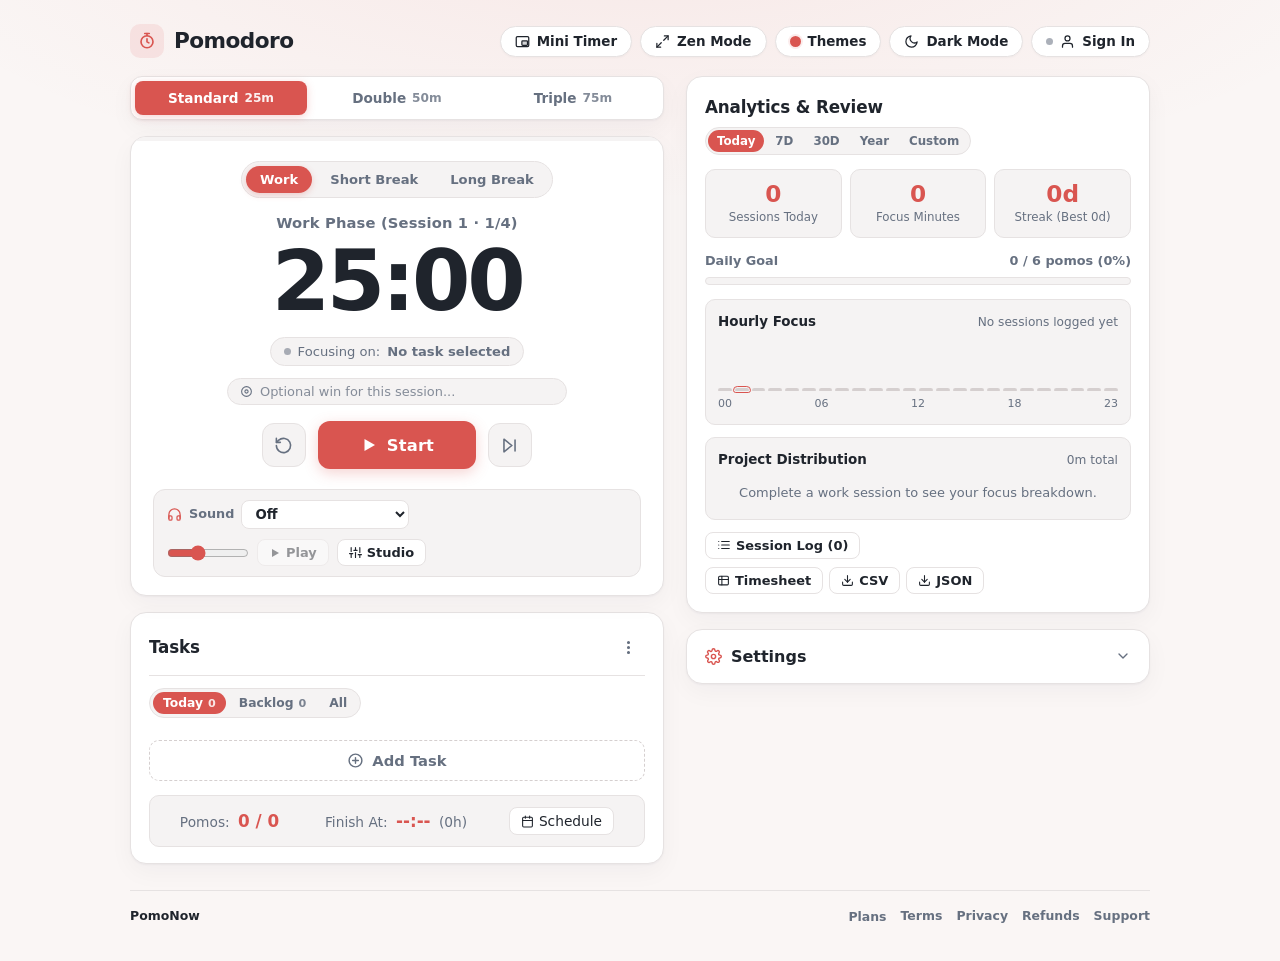
==== commit 24fce68c: "Add Terms, Privacy, Refund pages, footer, and legal links" ====
--- a/index.html
+++ b/index.html
@@ -736,6 +736,17 @@
         </details>
       </div>
     </main>
+
+    <footer class="app-footer">
+      <span class="footer-brand">PomoNow</span>
+      <nav class="footer-links" aria-label="Footer navigation">
+        <button type="button" id="btn-footer-plans" class="footer-link-btn">Plans</button>
+        <a href="./terms.html">Terms</a>
+        <a href="./privacy.html">Privacy</a>
+        <a href="./refund.html">Refunds</a>
+        <a href="mailto:aripuspondaru@gmail.com">Support</a>
+      </nav>
+    </footer>
   </div>
 
   <!-- Zen Full-Screen Focus Overlay -->
@@ -875,6 +886,7 @@
 
         <div class="auth-divider"><span>or</span></div>
 
+        <div id="google-gsi-container" class="google-gsi-container hidden"></div>
         <button type="button" id="btn-auth-google" class="google-auth-btn">
           <svg width="16" height="16" viewBox="0 0 24 24" aria-hidden="true">
             <path fill="#EA4335" d="M12 10.2v3.9h5.5c-.2 1.3-1.5 3.9-5.5 3.9-3.3 0-6-2.7-6-6s2.7-6 6-6c1.9 0 3.1.8 3.8 1.5l2.6-2.5C16.7 3.4 14.6 2.5 12 2.5 6.8 2.5 2.5 6.8 2.5 12s4.3 9.5 9.5 9.5c5.5 0 9.1-3.8 9.1-9.2 0-.6-.1-1.1-.2-1.6H12z"/>
@@ -984,6 +996,13 @@
       <div class="upgrade-modal-footer">
         <button type="button" id="btn-upgrade-cta" class="primary-timer-btn upgrade-cta-btn">Create Account for Free Beta + Sync</button>
         <p id="upgrade-cta-note" class="upgrade-cta-note">No credit card needed now. Billing checkout will attach here when enabled.</p>
+        <div class="upgrade-legal-links">
+          <a href="./terms.html" target="_blank" rel="noopener">Terms of Service</a>
+          <span aria-hidden="true">&middot;</span>
+          <a href="./privacy.html" target="_blank" rel="noopener">Privacy Policy</a>
+          <span aria-hidden="true">&middot;</span>
+          <a href="./refund.html" target="_blank" rel="noopener">14-Day Refund Policy</a>
+        </div>
       </div>
     </div>
   </div>
--- a/style.css
+++ b/style.css
@@ -3964,6 +3964,15 @@
   background-color: var(--border-color);
 }
 
+.google-gsi-container {
+  width: 100%;
+  min-height: 40px;
+  display: flex;
+  justify-content: center;
+  align-items: center;
+  overflow: hidden;
+}
+
 .google-auth-btn {
   width: 100%;
   height: 40px;
@@ -4252,3 +4261,192 @@
   color: var(--text-muted);
   margin-top: 8px;
 }
+
+.upgrade-legal-links {
+  display: flex;
+  justify-content: center;
+  align-items: center;
+  flex-wrap: wrap;
+  gap: 8px;
+  margin-top: 10px;
+  font-size: 0.74rem;
+  color: var(--text-muted);
+}
+
+.upgrade-legal-links a {
+  color: var(--text-muted);
+  text-decoration: underline;
+  text-underline-offset: 2px;
+}
+
+.upgrade-legal-links a:hover {
+  color: var(--primary);
+}
+
+/* App Footer & Dedicated Legal Pages */
+.app-footer,
+.legal-footer {
+  margin-top: 26px;
+  padding-top: 16px;
+  border-top: 1px solid var(--border-color);
+  display: flex;
+  justify-content: space-between;
+  align-items: center;
+  flex-wrap: wrap;
+  gap: 10px;
+  font-size: 0.78rem;
+  color: var(--text-muted);
+}
+
+.footer-brand {
+  font-weight: 700;
+  color: var(--text-main);
+}
+
+.footer-links {
+  display: flex;
+  align-items: center;
+  flex-wrap: wrap;
+  gap: 14px;
+}
+
+.footer-links a,
+.footer-link-btn {
+  color: var(--text-muted);
+  text-decoration: none;
+  font-size: 0.78rem;
+  font-weight: 600;
+  background: none;
+  border: none;
+  padding: 0;
+  cursor: pointer;
+  transition: color 0.16s ease;
+}
+
+.footer-links a:hover,
+.footer-links a[aria-current="page"],
+.footer-link-btn:hover {
+  color: var(--primary);
+}
+
+.legal-wrapper {
+  width: 100%;
+  max-width: 760px;
+}
+
+.legal-header {
+  display: flex;
+  justify-content: space-between;
+  align-items: center;
+  gap: 12px;
+  margin-bottom: 18px;
+}
+
+.legal-back-link {
+  text-decoration: none;
+}
+
+.legal-card {
+  background-color: var(--card-bg);
+  border: 1px solid var(--border-color);
+  border-radius: 16px;
+  box-shadow: var(--card-shadow);
+  padding: 28px 28px 24px;
+}
+
+.legal-kicker {
+  display: inline-block;
+  padding: 3px 9px;
+  border-radius: 999px;
+  background-color: var(--primary-soft);
+  color: var(--primary);
+  font-size: 0.72rem;
+  font-weight: 700;
+  text-transform: uppercase;
+  letter-spacing: 0.05em;
+  margin-bottom: 10px;
+}
+
+.legal-title {
+  font-size: 1.65rem;
+  font-weight: 800;
+  letter-spacing: -0.025em;
+  color: var(--text-main);
+  margin-bottom: 6px;
+}
+
+.legal-meta {
+  font-size: 0.82rem;
+  color: var(--text-muted);
+  margin-bottom: 18px;
+}
+
+.legal-meta a,
+.legal-section a {
+  color: var(--primary);
+  text-decoration: underline;
+  text-underline-offset: 2px;
+}
+
+.legal-callout {
+  padding: 12px 14px;
+  border-radius: 12px;
+  background-color: var(--surface-subtle);
+  border: 1px solid var(--border-color);
+  border-left: 3px solid var(--primary);
+  font-size: 0.86rem;
+  color: var(--text-main);
+  margin-bottom: 20px;
+  line-height: 1.5;
+}
+
+.legal-section + .legal-section {
+  margin-top: 18px;
+  padding-top: 18px;
+  border-top: 1px solid var(--border-color);
+}
+
+.legal-section h2 {
+  font-size: 1rem;
+  font-weight: 700;
+  color: var(--text-main);
+  margin-bottom: 7px;
+}
+
+.legal-section p,
+.legal-section li {
+  font-size: 0.89rem;
+  color: var(--text-muted);
+  line-height: 1.6;
+}
+
+.legal-section strong {
+  color: var(--text-main);
+}
+
+.legal-section ul {
+  padding-left: 18px;
+  margin-top: 6px;
+  display: flex;
+  flex-direction: column;
+  gap: 6px;
+}
+
+.legal-section code {
+  font-size: 0.8rem;
+  background-color: var(--surface-subtle);
+  border: 1px solid var(--border-color);
+  padding: 1px 5px;
+  border-radius: 5px;
+  color: var(--text-main);
+}
+
+@media (max-width: 520px) {
+  .legal-card {
+    padding: 20px 18px 18px;
+  }
+
+  .legal-title {
+    font-size: 1.38rem;
+  }
+}
